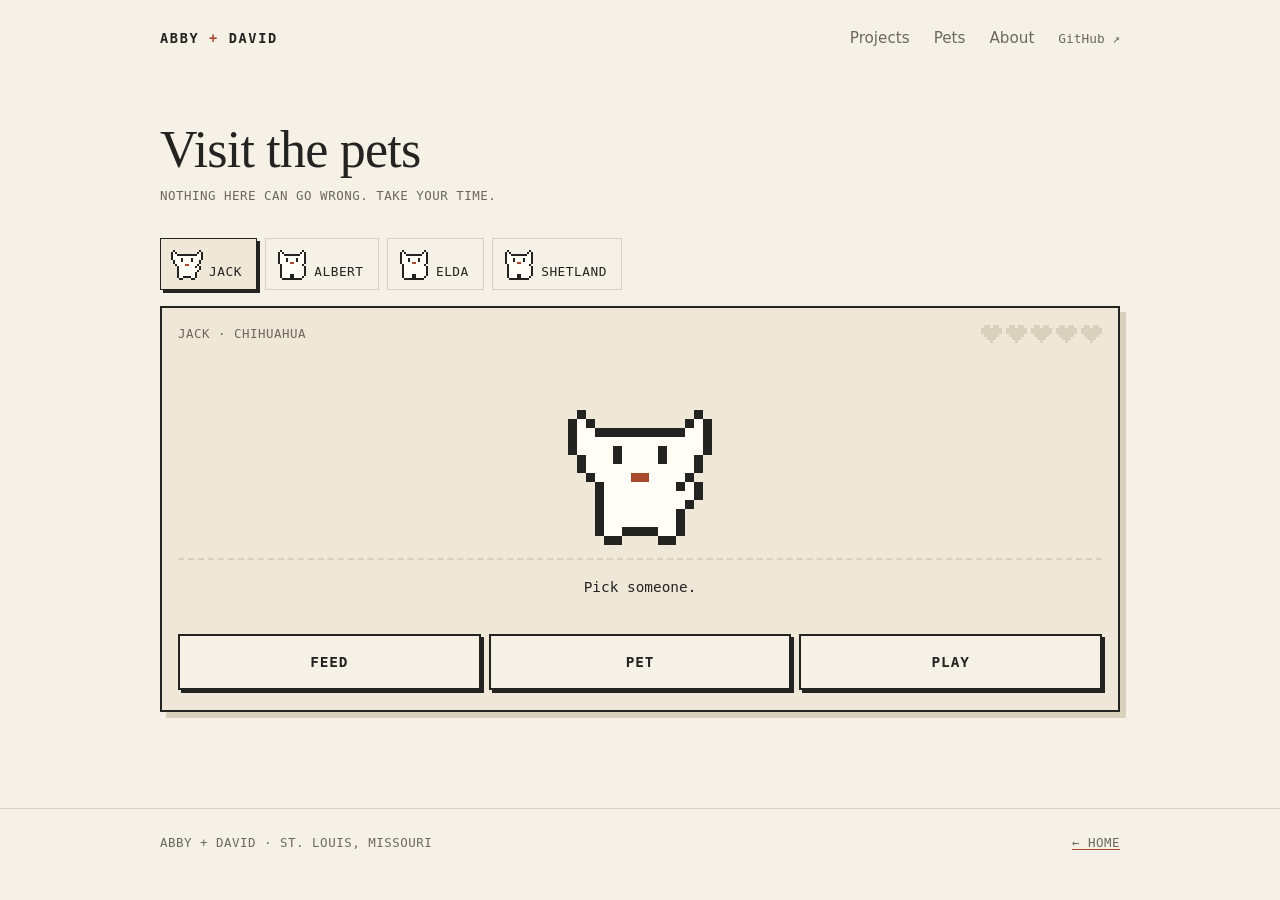
==== pets/index.html @ 98061eb5 "Refinement: featured projects with screenshots, Meet the crew, /pets/ toy Co-authored-by: Copilot <2" ====
<!DOCTYPE html>
<html lang="en">
<head>
  <meta charset="utf-8">
  <meta name="viewport" content="width=device-width, initial-scale=1">
  <title>Visit the pets · Abby + David</title>
  <meta name="description" content="A tiny pixel pet toy starring Jack, Albert, Elda and Shetland.">
  <link rel="canonical" href="https://abbydavid.com/pets/">
  <meta name="theme-color" content="#f6f1e7">
  <meta property="og:type" content="website">
  <meta property="og:site_name" content="Abby + David">
  <meta property="og:title" content="Visit the pets · Abby + David">
  <meta property="og:description" content="A tiny pixel pet toy starring Jack, Albert, Elda and Shetland.">
  <meta property="og:url" content="https://abbydavid.com/pets/">
  <meta property="og:image" content="https://abbydavid.com/assets/og-image.png">
  <meta name="twitter:card" content="summary_large_image">
  <link rel="icon" href="/assets/favicon.svg" type="image/svg+xml">
  <link rel="apple-touch-icon" href="/assets/apple-touch-icon.png">
  <link rel="stylesheet" href="/styles.css">
</head>
<body>
  <a class="skip-link" href="#main">Skip to content</a>

  <header class="site-header">
    <div class="wrap">
      <a class="wordmark" href="/" aria-label="Abby + David, home">ABBY <span>+</span> DAVID</a>
      <nav class="site-nav" aria-label="Main">
        <ul>
          <li><a href="/#projects">Projects</a></li>
          <li><a href="/pets/" aria-current="page">Pets</a></li>
          <li><a href="/#about">About</a></li>
          <li><a class="ext" href="https://github.com/revDWD">GitHub ↗</a></li>
        </ul>
      </nav>
    </div>
  </header>

  <main id="main">
    <div class="wrap pets-page">
      <h1>Visit the pets</h1>
      <p class="lede mono">Nothing here can go wrong. Take your time.</p>

      <noscript>
        <p>This little toy needs JavaScript. Meanwhile: Jack (Chihuahua), Albert (cat), Elda (cat) and Shetland (cat) say hi.</p>
      </noscript>

      <div id="app" hidden>
        <div class="picker" id="picker" role="group" aria-label="Choose a pet"></div>

        <section class="room" aria-label="Pet room">
          <p class="stamp" id="stamp" hidden>★ Whole crew</p>
          <div class="room-head mono">
            <span id="kind"></span>
            <span class="hearts" id="hearts" role="img" aria-label=""></span>
          </div>
          <div class="stage" id="stage">
            <svg class="toy" id="toy" viewBox="0 0 6 6" shape-rendering="crispEdges" hidden aria-hidden="true"><path fill="#a94a2f" d="M2 0h2v1h-2zM1 1h4v1h-4zM0 2h6v2h-6zM1 4h4v1h-4zM2 5h2v1h-2z"/><path fill="#232321" d="M1 2h1v1h-1zM2 3h2v1h-2zM4 1h1v1h-1z"/></svg>
            <svg class="bowl" id="bowl" viewBox="0 0 8 3" shape-rendering="crispEdges" hidden aria-hidden="true"><path fill="#a94a2f" d="M0 0h8v1h-8z"/><path fill="#232321" d="M1 1h6v1h-6zM2 2h4v1h-4z"/></svg>
            <span class="sprite cat" id="sprite" aria-hidden="true"></span>
            <div class="fx" id="fx" aria-hidden="true"></div>
          </div>
          <img class="photo" id="photo" hidden alt="">
          <p class="say" id="say" role="status" aria-live="polite"></p>
          <div class="actions">
            <button type="button" data-act="feed">Feed</button>
            <button type="button" data-act="pet">Pet</button>
            <button type="button" data-act="play">Play</button>
          </div>
          <p class="found" id="found" hidden></p>
        </section>
      </div>
    </div>
  </main>

  <footer class="site-footer mono">
    <div class="wrap">
      <p>Abby + David · St. Louis, Missouri</p>
      <p><a href="/">← Home</a></p>
    </div>
  </footer>

  <script src="/pets/pets.js"></script>
</body>
</html>
---- styles.css ----
/* ==========================================================
   abbydavid.com — styles
   Colors and fonts live in the :root block. Everything else
   is grouped by section, in page order.
   ========================================================== */

:root {
  --paper: #f6f1e7;
  --paper-deep: #efe8d9;
  --ink: #232321;
  --muted: #6d675c;
  --rule: #d9d0bd;
  --accent: #a94a2f;          /* the one accent: a muted rust */

  --serif: "Iowan Old Style", "Palatino Linotype", Palatino, Georgia, serif;
  --sans: system-ui, -apple-system, "Segoe UI", Roboto, sans-serif;
  --mono: ui-monospace, "SF Mono", Menlo, Consolas, monospace;

  --wrap: 60rem;
}

*, *::before, *::after { box-sizing: border-box; }

html { scroll-behavior: smooth; scroll-padding-top: 2rem; }

body {
  margin: 0;
  background: var(--paper);
  color: var(--ink);
  font-family: var(--sans);
  font-size: 1.0625rem;
  line-height: 1.6;
  -webkit-font-smoothing: antialiased;
}

a { color: inherit; text-decoration-color: var(--accent); text-underline-offset: 0.2em; }
a:hover { color: var(--accent); }
:focus-visible { outline: 2px solid var(--accent); outline-offset: 3px; }
::selection { background: var(--accent); color: var(--paper); }

.wrap { width: min(100% - 2.5rem, var(--wrap)); margin-inline: auto; }

.mono {
  font-family: var(--mono);
  font-size: 0.78rem;
  letter-spacing: 0.04em;
  text-transform: uppercase;
  color: var(--muted);
}

.skip-link {
  position: absolute; left: 1rem; top: -4rem; z-index: 10;
  background: var(--ink); color: var(--paper); padding: 0.5rem 1rem;
}
.skip-link:focus { top: 1rem; color: var(--paper); }

/* ---------- Header ---------- */
.site-header { padding: 1.5rem 0 0; }
.site-header .wrap { display: flex; justify-content: space-between; align-items: baseline; gap: 1rem; }

.wordmark { font-family: var(--mono); font-size: 0.85rem; font-weight: 600; letter-spacing: 0.12em; text-decoration: none; }
.wordmark:hover { color: var(--ink); }
.wordmark span { color: var(--accent); }

.site-nav { margin-left: auto; }
.site-nav ul { display: flex; gap: 1.5rem; list-style: none; margin: 0; padding: 0; }
.site-nav a { font-size: 0.95rem; text-decoration: none; color: var(--muted); }
.site-nav a:hover { color: var(--ink); text-decoration: underline; text-decoration-color: var(--accent); }
.site-nav .ext { font-family: var(--mono); font-size: 0.8rem; }

/* ---------- Hero ---------- */
.hero { padding: clamp(3.5rem, 9vw, 6.5rem) 0 clamp(2.5rem, 6vw, 4rem); }
.hero h1 {
  font-family: var(--mono);
  font-weight: 600;
  font-size: 0.85rem;
  letter-spacing: 0.12em;
  margin: 0 0 1.25rem;
}
.hero h1 span { color: var(--accent); }
.hero .tagline {
  font-family: var(--serif);
  font-weight: 400;
  font-size: clamp(2rem, 6.2vw, 3.6rem);
  line-height: 1.1;
  letter-spacing: -0.015em;
  max-width: 16ch;
  margin: 0 0 1.25rem;
}
.hero .intro { max-width: 30rem; color: var(--muted); margin: 0; }

/* A thin measuring-tape edge — the one nod to the workshop */
.tape {
  height: 9px;
  background:
    repeating-linear-gradient(90deg, var(--rule) 0 1px, transparent 1px 10px) bottom / 100% 5px no-repeat,
    repeating-linear-gradient(90deg, var(--rule) 0 1px, transparent 1px 50px) bottom / 100% 9px no-repeat;
}

/* ---------- Section heads ---------- */
.section { padding: clamp(2.5rem, 6vw, 4rem) 0 0; }
.section-head {
  display: flex; justify-content: space-between; align-items: baseline; gap: 1rem;
  margin-bottom: 1.5rem;
}
.section-head h2 { margin: 0; }
.section-head a { font-family: var(--mono); font-size: 0.8rem; letter-spacing: 0.04em; }

/* ---------- Projects ----------
   Homepage: a few <article class="work"> blocks (text + screenshot, sides alternate
   with class "flip"). The full list on /projects/ uses <ol class="entries">. */
.work {
  position: relative;
  display: grid;
  grid-template-columns: 1fr 1fr;
  gap: clamp(1.5rem, 4vw, 3.5rem);
  align-items: center;
  padding: clamp(1.75rem, 4vw, 3rem) 0;
  border-top: 1px solid var(--rule);
}
.work:first-of-type { border-top: 2px solid var(--ink); }
.work.flip .shot { order: -1; }
.work .meta { margin: 0 0 1rem; }
.work h3 {
  font-family: var(--serif);
  font-weight: 400;
  font-size: clamp(2rem, 5.5vw, 3.25rem);
  line-height: 1.05;
  letter-spacing: -0.015em;
  margin: 0 0 0.75rem;
}
.work p.desc { font-family: var(--serif); font-size: 1.15rem; line-height: 1.45; margin: 0 0 1rem; max-width: 30rem; }
.work .fine { color: var(--muted); font-size: 0.95rem; margin: 0 0 1.25rem; max-width: 30rem; }

/* Screenshot sits slightly off-kilter, like it was pinned there; it straightens on hover */
.shot {
  margin: 0;
  background: var(--paper-deep);
  border: 1px solid var(--ink);
  box-shadow: 6px 6px 0 var(--rule);
  transform: rotate(-0.8deg);
  transition: transform 0.3s ease, box-shadow 0.3s ease;
}
.work.flip .shot { transform: rotate(0.8deg); }
.shot img { display: block; width: 100%; height: auto; }
.shot.pixel img { image-rendering: pixelated; }
.work:hover .shot, .work:focus-within .shot { transform: rotate(0deg); box-shadow: 10px 10px 0 var(--rule); }
.work:focus-within { outline: 2px solid var(--accent); outline-offset: 4px; }
.work .stretch:focus-visible { outline: none; }


@media (max-width: 46rem) {
  .work { grid-template-columns: 1fr; }
  .work.flip .shot { order: 0; }
}

.entries { list-style: none; margin: 0; padding: 0; }
.entry {
  position: relative;
  display: grid;
  grid-template-columns: 13rem 1fr auto;
  gap: 0.25rem 1.5rem;
  align-items: baseline;
  padding: 1.25rem 0;
  border-bottom: 1px solid var(--rule);
  transition: background-color 0.2s, padding 0.2s;
}
.entry h3 { font-family: var(--serif); font-weight: 400; font-size: 1.5rem; line-height: 1.2; margin: 0; }
.entry p { margin: 0.2rem 0 0; color: var(--muted); max-width: 34rem; font-size: 0.98rem; }
.entry .meta { line-height: 1.6; }

/* Whole row is clickable through the title link */
.stretch { text-decoration: none; }
.stretch::after { content: ""; position: absolute; inset: 0; }
.stretch:hover { color: inherit; }

.go { font-family: var(--mono); color: var(--accent); transition: transform 0.2s; display: inline-block; }
.entry:hover { background: var(--paper-deep); }
.entry:hover { padding-inline: 0.75rem; }
.entry:hover .go, .work:hover .go { transform: translateX(4px); }
.entry:focus-within { outline: 2px solid var(--accent); outline-offset: 2px; }
.stretch:focus-visible { outline: none; }

/* Status labels: a small dot + word */
.status::before {
  content: ""; display: inline-block; width: 0.5em; height: 0.5em; margin-right: 0.5em;
  border-radius: 50%; background: var(--accent);
}
.status.concept::before { background: transparent; border: 1px solid var(--muted); }

@media (max-width: 40rem) {
  .entry { grid-template-columns: 1fr auto; }
  .entry .meta { grid-column: 1 / -1; }
  .entry:hover { padding-inline: 0; }
}

/* ---------- Notes (kept quiet on purpose) ---------- */
.notes-quiet { color: var(--muted); margin: 0; max-width: 34rem; }
.notes { list-style: none; margin: 0; padding: 0; }
.note { display: grid; grid-template-columns: 13rem 1fr; gap: 0.25rem 1.5rem; padding: 0.9rem 0; border-top: 1px solid var(--rule); }
.note h3 { font-size: 1.05rem; font-weight: 600; margin: 0; }
.note p { margin: 0.2rem 0 0; color: var(--muted); font-size: 0.95rem; }
@media (max-width: 40rem) { .note { grid-template-columns: 1fr; } }

/* ---------- About ---------- */
.about p {
  font-family: var(--serif);
  font-size: clamp(1.3rem, 3vw, 1.65rem);
  line-height: 1.4;
  max-width: 32rem;
  margin: 0;
}

/* ---------- Footer ---------- */
.site-footer { margin-top: clamp(3.5rem, 8vw, 6rem); padding: 1.5rem 0 2.5rem; border-top: 1px solid var(--rule); }
.site-footer .wrap { display: flex; flex-wrap: wrap; justify-content: space-between; gap: 0.5rem 1.5rem; }
.site-footer p { margin: 0; }
.site-footer a { color: inherit; }

/* ---------- Article pages (future projects / notes) ----------
   Wrap a post in <article class="prose">. */
.prose { max-width: 38rem; padding-top: 3rem; }
.prose h1 { font-family: var(--serif); font-weight: 400; font-size: clamp(2rem, 6vw, 3rem); line-height: 1.1; }
.prose h2 { font-family: var(--serif); font-weight: 400; margin-top: 2.5rem; }
.prose img { max-width: 100%; height: auto; }
.disclosure { font-size: 0.9rem; color: var(--muted); border-left: 2px solid var(--accent); padding-left: 1rem; }

h2 { font-family: var(--mono); font-size: 0.8rem; font-weight: 600; letter-spacing: 0.12em; text-transform: uppercase; }
.prose h2 { font-size: 1.5rem; letter-spacing: normal; text-transform: none; }

@media (prefers-reduced-motion: reduce) {
  html { scroll-behavior: auto; }
  * { transition: none !important; }
}

/* ---------- Pixel pets ----------
   Sprite sheets in /assets/pets/ hold 4 frames of 16px: idle, blink, happy, spare.
   Size a sprite with --s (pixels per sprite pixel). */
.sprite {
  --s: 4;
  display: inline-block;
  width: calc(16px * var(--s));
  height: calc(16px * var(--s));
  background: var(--sheet) 0 0 / calc(64px * var(--s)) calc(16px * var(--s)) no-repeat;
  image-rendering: pixelated;
  animation: idle 4s steps(1, end) infinite;
}
.sprite.cat { --sheet: url("/assets/pets/cat.svg"); }
.sprite.dog { --sheet: url("/assets/pets/dog.svg"); }
.sprite.happy { animation: none; background-position: calc(-32px * var(--s)) 0; }
@keyframes idle {
  0%   { background-position: 0 0; }
  62%  { background-position: calc(-16px * var(--s)) 0; }
  68%  { background-position: 0 0; }
  90%  { background-position: calc(-16px * var(--s)) 0; }
  94%  { background-position: 0 0; }
}

/* ---------- Meet the crew (homepage) ---------- */
.crew { list-style: none; margin: 0; padding: 0; display: flex; flex-wrap: wrap; gap: 0.5rem 2.25rem; }
.crew li { display: flex; align-items: flex-end; gap: 0.6rem; }
.crew .sprite { --s: 3; }
.crew li:nth-child(2) .sprite { animation-delay: -1s; }
.crew li:nth-child(3) .sprite { animation-delay: -2s; }
.crew li:nth-child(4) .sprite { animation-delay: -3s; }
.crew li:hover .sprite { animation: none; background-position: calc(-32px * var(--s)) 0; }
.crew strong { display: block; font-family: var(--serif); font-weight: 400; font-size: 1.25rem; line-height: 1.1; }
.crew .mono { display: block; font-size: 0.7rem; }
.crew-link { margin: 1.5rem 0 0; font-family: var(--mono); font-size: 0.85rem; }

/* ---------- /pets/ ---------- */
.pets-page { padding-top: clamp(2.5rem, 7vw, 4.5rem); }
.pets-page h1 { font-family: var(--serif); font-weight: 400; font-size: clamp(2rem, 6vw, 3.25rem); line-height: 1.05; letter-spacing: -0.015em; margin: 0 0 0.5rem; }
.pets-page .lede { margin: 0 0 2rem; color: var(--muted); }

.picker { display: flex; flex-wrap: wrap; gap: 0.5rem; margin: 0 0 1rem; }
.picker button {
  display: flex; align-items: flex-end; gap: 0.4rem;
  font: inherit; color: inherit; cursor: pointer;
  padding: 0.5rem 0.9rem 0.4rem 0.6rem;
  background: transparent;
  border: 1px solid var(--rule);
  min-height: 3.25rem;
}
.picker .sprite { --s: 2; animation: none; }
.picker .mono { color: inherit; font-size: 0.8rem; }
.picker button:hover { border-color: var(--ink); }
.picker button[aria-pressed="true"] { border-color: var(--ink); background: var(--paper-deep); box-shadow: 3px 3px 0 var(--ink); }

.room {
  position: relative;
  background: var(--paper-deep);
  border: 2px solid var(--ink);
  box-shadow: 6px 6px 0 var(--rule);
  padding: 1rem 1rem 1.25rem;
}
.room-head { display: flex; justify-content: space-between; align-items: center; gap: 1rem; }
.hearts { display: flex; gap: 4px; }
.heart { width: 21px; height: 18px; fill: var(--rule); }
.heart.on { fill: var(--accent); }

.stage {
  position: relative;
  height: calc(16px * 9 + 4rem);
  display: flex; justify-content: center; align-items: flex-end;
  border-bottom: 2px dashed var(--rule);
  margin: 0.5rem 0 0;
  overflow: hidden;
}
.stage .sprite { --s: 9; cursor: pointer; margin-bottom: 4px; transition: transform 0.35s steps(4); }
.stage .sprite.near { transform: translateY(8px) scale(1.12); transform-origin: bottom; }
.stage .sprite.hop { animation: hop 0.5s steps(4) 2; }
.stage .sprite.munch { animation: munch 0.3s steps(2) 5; }
@keyframes hop { 50% { transform: translateY(-18px); } }
@keyframes munch { 50% { transform: translateY(3px); } }

.toy, .bowl { position: absolute; bottom: 4px; width: 36px; height: 36px; }
.bowl { width: 48px; height: 18px; left: calc(50% + 6.5rem); }
.toy { left: -40px; }
.toy.roll { animation: roll 1.6s steps(16) forwards; }
@keyframes roll { to { transform: translateX(calc(100vw)); } }
.toy-wrap { position: absolute; inset: 0; overflow: hidden; pointer-events: none; }

.fx { position: absolute; inset: 0; pointer-events: none; }
.float-heart { position: absolute; bottom: 55%; width: 21px; height: 18px; fill: var(--accent); animation: rise 1.2s steps(8) forwards; }
@keyframes rise { to { transform: translateY(-70px); opacity: 0; } }

.photo { display: block; max-width: 12rem; height: auto; margin: 1rem auto 0; border: 1px solid var(--ink); }
.say { min-height: 3.2em; margin: 1rem 0 0.75rem; font-family: var(--mono); font-size: 0.9rem; text-align: center; }

.actions { display: grid; grid-template-columns: repeat(3, 1fr); gap: 0.5rem; }
.actions button {
  font: 600 0.9rem var(--mono); letter-spacing: 0.06em; text-transform: uppercase;
  color: var(--ink); background: var(--paper);
  border: 2px solid var(--ink); box-shadow: 3px 3px 0 var(--ink);
  min-height: 3.5rem; cursor: pointer; touch-action: manipulation;
}
.actions button:hover { background: #fffdf6; }
.actions button:active { transform: translate(3px, 3px); box-shadow: none; }

.found { margin: 1rem 0 0; font-family: var(--mono); font-size: 0.75rem; color: var(--muted); text-align: center; }
.stamp { position: absolute; top: 0.9rem; left: 50%; transform: translateX(-50%) rotate(-3deg); padding: 0.1rem 0.5rem; border: 1px solid var(--accent); color: var(--accent); font-family: var(--mono); font-size: 0.7rem; letter-spacing: 0.1em; text-transform: uppercase; }

@media (max-width: 36rem) {
  .stage .sprite { --s: 7; }
  .stage { height: calc(16px * 7 + 4rem); }
  .bowl { left: calc(50% + 4.5rem); }
  .picker { display: grid; grid-template-columns: 1fr 1fr; }
}

@media (prefers-reduced-motion: reduce) {
  .sprite, .stage .sprite.hop, .stage .sprite.munch, .toy.roll { animation: none !important; }
  .stage .sprite { transition: none; }
  .float-heart { animation: none; }
}

[hidden] { display: none !important; }

.wordmark, .site-nav a { white-space: nowrap; }
.site-header .wrap { flex-wrap: wrap; row-gap: 0.5rem; }
@media (max-width: 30rem) { .site-nav ul { gap: 1rem; } }
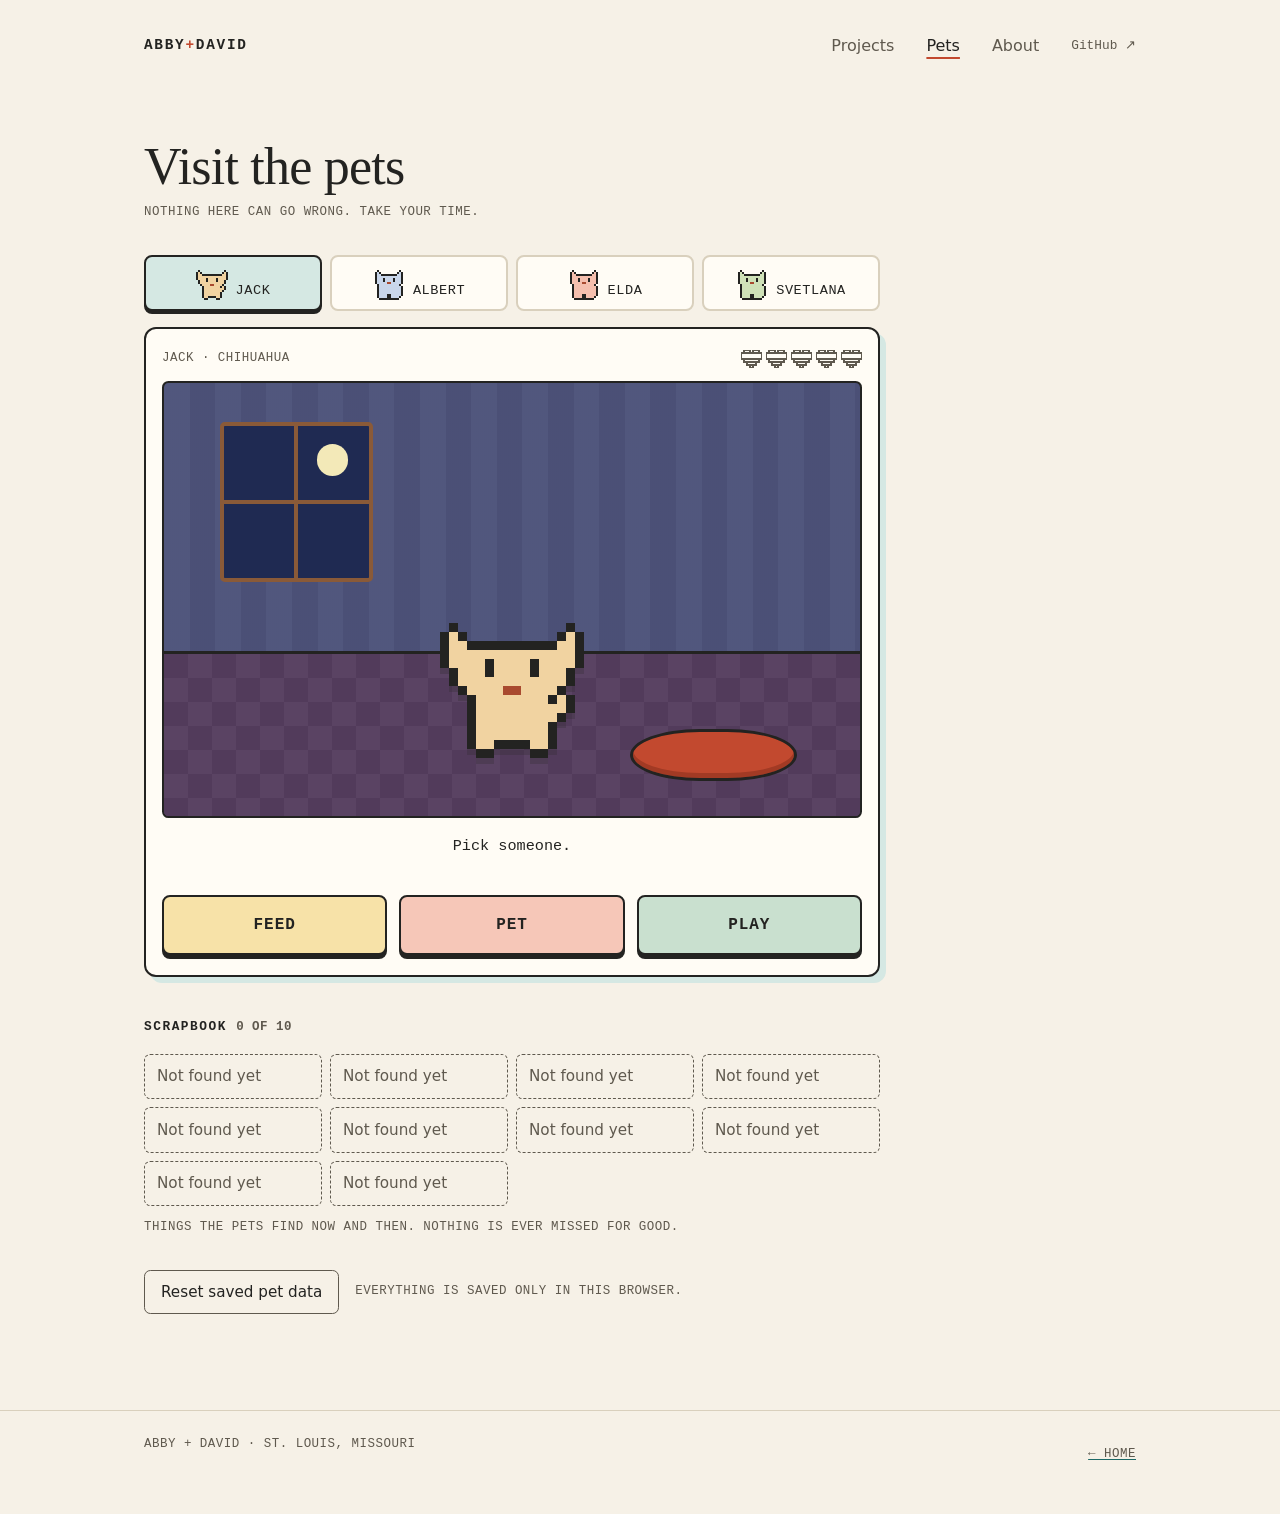
==== commit 5be03ea3: "Tablet layout, teal/coral/gold color system, richer pet room, Shetland→Svetlana Co-authored-by: Copi" ====
--- a/pets/index.html
+++ b/pets/index.html
@@ -2,15 +2,15 @@
 <html lang="en">
 <head>
   <meta charset="utf-8">
-  <meta name="viewport" content="width=device-width, initial-scale=1">
+  <meta name="viewport" content="width=device-width, initial-scale=1, viewport-fit=cover">
   <title>Visit the pets · Abby + David</title>
-  <meta name="description" content="A tiny pixel pet toy starring Jack, Albert, Elda and Shetland.">
+  <meta name="description" content="A tiny pixel pet toy starring Jack, Albert, Elda and Svetlana.">
   <link rel="canonical" href="https://abbydavid.com/pets/">
   <meta name="theme-color" content="#f6f1e7">
   <meta property="og:type" content="website">
   <meta property="og:site_name" content="Abby + David">
   <meta property="og:title" content="Visit the pets · Abby + David">
-  <meta property="og:description" content="A tiny pixel pet toy starring Jack, Albert, Elda and Shetland.">
+  <meta property="og:description" content="A tiny pixel pet toy starring Jack, Albert, Elda and Svetlana.">
   <meta property="og:url" content="https://abbydavid.com/pets/">
   <meta property="og:image" content="https://abbydavid.com/assets/og-image.png">
   <meta name="twitter:card" content="summary_large_image">
@@ -41,21 +41,25 @@
       <p class="lede mono">Nothing here can go wrong. Take your time.</p>
 
       <noscript>
-        <p>This little toy needs JavaScript. Meanwhile: Jack (Chihuahua), Albert (cat), Elda (cat) and Shetland (cat) say hi.</p>
+        <p>This little toy needs JavaScript. Meanwhile: Jack (Chihuahua), Albert (cat), Elda (cat) and Svetlana (cat) say hi.</p>
       </noscript>
 
       <div id="app" hidden>
         <div class="picker" id="picker" role="group" aria-label="Choose a pet"></div>
 
-        <section class="room" aria-label="Pet room">
+        <section class="room" id="room" data-time="day" aria-label="Pet room">
           <p class="stamp" id="stamp" hidden>★ Whole crew</p>
           <div class="room-head mono">
             <span id="kind"></span>
             <span class="hearts" id="hearts" role="img" aria-label=""></span>
           </div>
           <div class="stage" id="stage">
-            <svg class="toy" id="toy" viewBox="0 0 6 6" shape-rendering="crispEdges" hidden aria-hidden="true"><path fill="#a94a2f" d="M2 0h2v1h-2zM1 1h4v1h-4zM0 2h6v2h-6zM1 4h4v1h-4zM2 5h2v1h-2z"/><path fill="#232321" d="M1 2h1v1h-1zM2 3h2v1h-2zM4 1h1v1h-1z"/></svg>
-            <svg class="bowl" id="bowl" viewBox="0 0 8 3" shape-rendering="crispEdges" hidden aria-hidden="true"><path fill="#a94a2f" d="M0 0h8v1h-8z"/><path fill="#232321" d="M1 1h6v1h-6zM2 2h4v1h-4z"/></svg>
+            <button type="button" class="window" id="window" aria-label="Look out the window">
+              <span class="sun" aria-hidden="true"></span><span class="bird" id="bird" aria-hidden="true"></span>
+            </button>
+            <button type="button" class="cushion" id="cushion" aria-label="Cushion: a good spot for a nap"></button>
+            <svg class="toy" id="toy" viewBox="0 0 6 6" shape-rendering="crispEdges" hidden aria-hidden="true"><path class="c1" d="M2 0h2v1h-2zM1 1h4v1h-4zM0 2h6v2h-6zM1 4h4v1h-4zM2 5h2v1h-2z"/><path class="c2" d="M1 2h1v1h-1zM2 3h2v1h-2zM4 1h1v1h-1z"/></svg>
+            <svg class="bowl" id="bowl" viewBox="0 0 8 3" shape-rendering="crispEdges" hidden aria-hidden="true"><path class="c1" d="M0 0h8v1h-8z"/><path class="c2" d="M1 1h6v1h-6zM2 2h4v1h-4z"/></svg>
             <span class="sprite cat" id="sprite" aria-hidden="true"></span>
             <div class="fx" id="fx" aria-hidden="true"></div>
           </div>
@@ -66,8 +70,15 @@
             <button type="button" data-act="pet">Pet</button>
             <button type="button" data-act="play">Play</button>
           </div>
-          <p class="found" id="found" hidden></p>
         </section>
+
+        <section class="scrapbook" aria-labelledby="scrap-title">
+          <h2 id="scrap-title">Scrapbook <span class="mono" id="scrap-count"></span></h2>
+          <ul id="scrap" class="scrap"></ul>
+          <p class="mono scrap-hint">Things the pets find now and then. Nothing is ever missed for good.</p>
+        </section>
+
+        <p class="reset"><button type="button" id="reset">Reset saved pet data</button> <span class="mono">Everything is saved only in this browser.</span></p>
       </div>
     </div>
   </main>
--- a/styles.css
+++ b/styles.css
@@ -5,18 +5,31 @@
    ========================================================== */
 
 :root {
+  /* Core: warm page, raised surface, strong ink, softer ink */
   --paper: #f6f1e7;
   --paper-deep: #efe8d9;
+  --surface: #fffcf5;
   --ink: #232321;
-  --muted: #6d675c;
+  --muted: #5f594e;           /* 6.2:1 on paper */
   --rule: #d9d0bd;
-  --accent: #a94a2f;          /* the one accent: a muted rust */
+
+  /* Primary accent: deep teal (links, active states, focus). 5.6:1 on paper. */
+  --accent: #1d6a67;
+  --accent-soft: #d5e8e3;
+
+  /* Supporting colors: small doses only (labels, rules, project and pet details) */
+  --coral: #c2492f;           /* 4.6:1 on paper: ok for small text */
+  --gold: #e3a82b;
+  --moss: #5b7d3a;
+  --violet: #77599b;
+  --focus: #1d6a67;
 
   --serif: "Iowan Old Style", "Palatino Linotype", Palatino, Georgia, serif;
   --sans: system-ui, -apple-system, "Segoe UI", Roboto, sans-serif;
   --mono: ui-monospace, "SF Mono", Menlo, Consolas, monospace;
 
-  --wrap: 60rem;
+  --wrap: 62rem;
+  --gutter: clamp(1.25rem, 4vw, 2.5rem);
 }
 
 *, *::before, *::after { box-sizing: border-box; }
@@ -28,17 +41,21 @@
   background: var(--paper);
   color: var(--ink);
   font-family: var(--sans);
-  font-size: 1.0625rem;
+  font-size: clamp(1.0625rem, 0.98rem + 0.3vw, 1.1875rem);
   line-height: 1.6;
+  -webkit-text-size-adjust: 100%;
   -webkit-font-smoothing: antialiased;
 }
 
 a { color: inherit; text-decoration-color: var(--accent); text-underline-offset: 0.2em; }
 a:hover { color: var(--accent); }
-:focus-visible { outline: 2px solid var(--accent); outline-offset: 3px; }
-::selection { background: var(--accent); color: var(--paper); }
-
-.wrap { width: min(100% - 2.5rem, var(--wrap)); margin-inline: auto; }
+:focus-visible { outline: 3px solid var(--focus); outline-offset: 3px; }
+::selection { background: var(--gold); color: var(--ink); }
+
+.wrap {
+  width: min(100% - 2 * var(--gutter), var(--wrap));
+  margin-inline: auto;
+}
 
 .mono {
   font-family: var(--mono);
@@ -56,16 +73,20 @@
 
 /* ---------- Header ---------- */
 .site-header { padding: 1.5rem 0 0; }
-.site-header .wrap { display: flex; justify-content: space-between; align-items: baseline; gap: 1rem; }
-
-.wordmark { font-family: var(--mono); font-size: 0.85rem; font-weight: 600; letter-spacing: 0.12em; text-decoration: none; }
+.site-header .wrap { display: flex; justify-content: space-between; align-items: center; gap: 1rem; }
+
+.wordmark { display: inline-flex; align-items: center; min-height: 2.75rem; font-family: var(--mono); font-size: 0.9rem; font-weight: 600; letter-spacing: 0.12em; text-decoration: none; }
 .wordmark:hover { color: var(--ink); }
-.wordmark span { color: var(--accent); }
-
-.site-nav { margin-left: auto; }
-.site-nav ul { display: flex; gap: 1.5rem; list-style: none; margin: 0; padding: 0; }
-.site-nav a { font-size: 0.95rem; text-decoration: none; color: var(--muted); }
-.site-nav a:hover { color: var(--ink); text-decoration: underline; text-decoration-color: var(--accent); }
+.wordmark span { color: var(--coral); }
+
+.site-nav { margin-left: auto; margin-right: -0.5rem; }
+.site-nav ul { display: flex; gap: clamp(0.25rem, 2vw, 1rem); list-style: none; margin: 0; padding: 0; }
+.site-nav a {
+  display: inline-flex; align-items: center; min-height: 2.75rem; padding-inline: 0.5rem;
+  font-size: 1rem; text-decoration: none; color: var(--muted);
+}
+.site-nav a[aria-current="page"] { color: var(--ink); text-decoration: underline; text-decoration-color: var(--coral); text-decoration-thickness: 2px; text-underline-offset: 0.35em; }
+.site-nav a:hover { color: var(--accent); text-decoration: underline; text-decoration-color: var(--accent); }
 .site-nav .ext { font-family: var(--mono); font-size: 0.8rem; }
 
 /* ---------- Hero ---------- */
@@ -77,24 +98,31 @@
   letter-spacing: 0.12em;
   margin: 0 0 1.25rem;
 }
-.hero h1 span { color: var(--accent); }
+.hero h1 span { color: var(--coral); }
 .hero .tagline {
   font-family: var(--serif);
   font-weight: 400;
-  font-size: clamp(2rem, 6.2vw, 3.6rem);
-  line-height: 1.1;
+  font-size: clamp(2.125rem, 1.2rem + 3.6vw, 3.75rem);
+  line-height: 1.08;
   letter-spacing: -0.015em;
-  max-width: 16ch;
+  max-width: 18ch;
+  text-wrap: balance;
   margin: 0 0 1.25rem;
 }
-.hero .intro { max-width: 30rem; color: var(--muted); margin: 0; }
+.hero .intro { max-width: 34rem; color: var(--muted); margin: 0; text-wrap: pretty; }
+/* the one memorable moment: a hand-drawn gold underline under the last words */
+.hero .tagline em {
+  font-style: normal;
+  background: linear-gradient(transparent 82%, var(--gold) 82% 92%, transparent 92%);
+  padding-inline: 0.05em;
+}
 
 /* A thin measuring-tape edge — the one nod to the workshop */
 .tape {
   height: 9px;
   background:
     repeating-linear-gradient(90deg, var(--rule) 0 1px, transparent 1px 10px) bottom / 100% 5px no-repeat,
-    repeating-linear-gradient(90deg, var(--rule) 0 1px, transparent 1px 50px) bottom / 100% 9px no-repeat;
+    repeating-linear-gradient(90deg, var(--ink) 0 1px, transparent 1px 50px) bottom / 100% 9px no-repeat;
 }
 
 /* ---------- Section heads ---------- */
@@ -104,7 +132,8 @@
   margin-bottom: 1.5rem;
 }
 .section-head h2 { margin: 0; }
-.section-head a { font-family: var(--mono); font-size: 0.8rem; letter-spacing: 0.04em; }
+.section-head a, .crew-link a, .site-footer a { display: inline-block; padding-block: 0.6rem; }
+.section-head a { font-family: var(--mono); font-size: 0.85rem; letter-spacing: 0.04em; }
 
 /* ---------- Projects ----------
    Homepage: a few <article class="work"> blocks (text + screenshot, sides alternate
@@ -124,34 +153,38 @@
 .work h3 {
   font-family: var(--serif);
   font-weight: 400;
-  font-size: clamp(2rem, 5.5vw, 3.25rem);
+  font-size: clamp(2rem, 1rem + 3.6vw, 3.25rem);
   line-height: 1.05;
   letter-spacing: -0.015em;
   margin: 0 0 0.75rem;
 }
-.work p.desc { font-family: var(--serif); font-size: 1.15rem; line-height: 1.45; margin: 0 0 1rem; max-width: 30rem; }
-.work .fine { color: var(--muted); font-size: 0.95rem; margin: 0 0 1.25rem; max-width: 30rem; }
+.work p.desc { font-family: var(--serif); font-size: clamp(1.15rem, 1.05rem + 0.4vw, 1.3rem); line-height: 1.45; margin: 0 0 1rem; max-width: 30rem; }
+.work .fine { color: var(--muted); font-size: 1rem; margin: 0 0 1.25rem; max-width: 30rem; }
 
 /* Screenshot sits slightly off-kilter, like it was pinned there; it straightens on hover */
 .shot {
   margin: 0;
   background: var(--paper-deep);
   border: 1px solid var(--ink);
-  box-shadow: 6px 6px 0 var(--rule);
+  box-shadow: 6px 6px 0 var(--accent-soft);
   transform: rotate(-0.8deg);
   transition: transform 0.3s ease, box-shadow 0.3s ease;
 }
 .work.flip .shot { transform: rotate(0.8deg); }
 .shot img { display: block; width: 100%; height: auto; }
 .shot.pixel img { image-rendering: pixelated; }
-.work:hover .shot, .work:focus-within .shot { transform: rotate(0deg); box-shadow: 10px 10px 0 var(--rule); }
-.work:focus-within { outline: 2px solid var(--accent); outline-offset: 4px; }
+.work:focus-within .shot { transform: rotate(0deg); box-shadow: 10px 10px 0 var(--accent-soft); }
+@media (hover: hover) { .work:hover .shot { transform: rotate(0deg); box-shadow: 10px 10px 0 var(--accent-soft); } }
+.work:focus-within { outline: 3px solid var(--focus); outline-offset: 4px; }
 .work .stretch:focus-visible { outline: none; }
 
 
-@media (max-width: 46rem) {
-  .work { grid-template-columns: 1fr; }
-  .work.flip .shot { order: 0; }
+/* Tablet portrait and down: stack, with the picture under the text so neither side
+   is squeezed. Two columns return once there is real room. */
+@media (max-width: 56rem) {
+  .work { grid-template-columns: 1fr; gap: 1.5rem; }
+  .work.flip .shot { order: 0; margin-inline-start: auto; }
+  .shot { width: min(100%, 36rem); }
 }
 
 .entries { list-style: none; margin: 0; padding: 0; }
@@ -174,21 +207,21 @@
 .stretch::after { content: ""; position: absolute; inset: 0; }
 .stretch:hover { color: inherit; }
 
-.go { font-family: var(--mono); color: var(--accent); transition: transform 0.2s; display: inline-block; }
+.go { font-family: var(--mono); color: var(--accent); padding-block: 0.6rem; transition: transform 0.2s; display: inline-block; }
 .entry:hover { background: var(--paper-deep); }
 .entry:hover { padding-inline: 0.75rem; }
 .entry:hover .go, .work:hover .go { transform: translateX(4px); }
-.entry:focus-within { outline: 2px solid var(--accent); outline-offset: 2px; }
+.entry:focus-within { outline: 3px solid var(--focus); outline-offset: 2px; }
 .stretch:focus-visible { outline: none; }
 
 /* Status labels: a small dot + word */
 .status::before {
   content: ""; display: inline-block; width: 0.5em; height: 0.5em; margin-right: 0.5em;
-  border-radius: 50%; background: var(--accent);
+  border-radius: 50%; background: var(--moss);
 }
 .status.concept::before { background: transparent; border: 1px solid var(--muted); }
 
-@media (max-width: 40rem) {
+@media (max-width: 48rem) {
   .entry { grid-template-columns: 1fr auto; }
   .entry .meta { grid-column: 1 / -1; }
   .entry:hover { padding-inline: 0; }
@@ -247,6 +280,12 @@
 }
 .sprite.cat { --sheet: url("/assets/pets/cat.svg"); }
 .sprite.dog { --sheet: url("/assets/pets/dog.svg"); }
+/* Placeholder body colors so the pets are easy to tell apart. Swap in real sprites later. */
+.sprite.jack { --sheet: url("/assets/pets/dog-jack.svg"); }
+.sprite.albert { --sheet: url("/assets/pets/cat-albert.svg"); }
+.sprite.elda { --sheet: url("/assets/pets/cat-elda.svg"); }
+.sprite.svetlana { --sheet: url("/assets/pets/cat-svetlana.svg"); }
+.sprite.sleep { animation: none; background-position: calc(-48px * var(--s)) 0; }
 .sprite.happy { animation: none; background-position: calc(-32px * var(--s)) 0; }
 @keyframes idle {
   0%   { background-position: 0 0; }
@@ -269,89 +308,150 @@
 .crew-link { margin: 1.5rem 0 0; font-family: var(--mono); font-size: 0.85rem; }
 
 /* ---------- /pets/ ---------- */
-.pets-page { padding-top: clamp(2.5rem, 7vw, 4.5rem); }
-.pets-page h1 { font-family: var(--serif); font-weight: 400; font-size: clamp(2rem, 6vw, 3.25rem); line-height: 1.05; letter-spacing: -0.015em; margin: 0 0 0.5rem; }
-.pets-page .lede { margin: 0 0 2rem; color: var(--muted); }
-
-.picker { display: flex; flex-wrap: wrap; gap: 0.5rem; margin: 0 0 1rem; }
+.pets-page { padding-top: clamp(2.5rem, 7vw, 4.5rem); padding-bottom: env(safe-area-inset-bottom, 0px); }
+.pets-page h1 { font-family: var(--serif); font-weight: 400; font-size: clamp(2rem, 1rem + 3.4vw, 3.25rem); line-height: 1.05; letter-spacing: -0.015em; margin: 0 0 0.5rem; }
+.pets-page .lede { margin: 0 0 2rem; }
+#app { max-width: 46rem; }
+
+.picker { display: grid; grid-template-columns: repeat(auto-fit, minmax(9rem, 1fr)); gap: 0.5rem; margin: 0 0 1rem; }
 .picker button {
-  display: flex; align-items: flex-end; gap: 0.4rem;
-  font: inherit; color: inherit; cursor: pointer;
-  padding: 0.5rem 0.9rem 0.4rem 0.6rem;
-  background: transparent;
-  border: 1px solid var(--rule);
-  min-height: 3.25rem;
+  display: flex; align-items: flex-end; justify-content: center; gap: 0.5rem;
+  font: inherit; color: inherit; cursor: pointer; touch-action: manipulation;
+  padding: 0.5rem 0.75rem 0.4rem;
+  background: var(--surface);
+  border: 2px solid var(--rule);
+  border-radius: 0.5rem;
+  min-height: 3.5rem;
+  transition: border-color 0.2s, background-color 0.2s;
 }
 .picker .sprite { --s: 2; animation: none; }
-.picker .mono { color: inherit; font-size: 0.8rem; }
-.picker button:hover { border-color: var(--ink); }
-.picker button[aria-pressed="true"] { border-color: var(--ink); background: var(--paper-deep); box-shadow: 3px 3px 0 var(--ink); }
-
+.picker .mono { color: inherit; font-size: 0.85rem; }
+.picker button:hover { border-color: var(--accent); }
+.picker button[aria-pressed="true"] { border-color: var(--ink); background: var(--accent-soft); box-shadow: 0 3px 0 var(--ink); }
+
+/* Room colors live here. Change a variable to redecorate; [data-time] shifts them by the visitor's clock. */
 .room {
+  --wall: #e8d6b4; --wall-stripe: #e1cda7;
+  --floor: #b9784f; --floor-alt: #ad6d46;
+  --sky: #9ed3e6; --sun: var(--gold); --glass-edge: #8a5a38;
+  --cushion: var(--coral); --cushion-dark: #a23a24;
+  --item-1: var(--violet); --item-2: var(--ink);
+  --tint: transparent;
   position: relative;
-  background: var(--paper-deep);
+  background: var(--surface);
   border: 2px solid var(--ink);
-  box-shadow: 6px 6px 0 var(--rule);
+  border-radius: 0.75rem;
+  box-shadow: 6px 6px 0 var(--accent-soft);
   padding: 1rem 1rem 1.25rem;
 }
-.room-head { display: flex; justify-content: space-between; align-items: center; gap: 1rem; }
+.room[data-time="evening"] { --wall: #dcb99b; --wall-stripe: #d3ad8d; --floor: #a2603f; --floor-alt: #965837; --sky: #f0a77c; --sun: #e86f4a; --tint: rgba(232, 111, 74, 0.10); }
+.room[data-time="night"]   { --wall: #5b5f86; --wall-stripe: #53577d; --floor: #5a4363; --floor-alt: #523b5b; --sky: #1f2a52; --sun: #f3e9b8; --tint: rgba(31, 42, 82, 0.16); }
+.room-head { display: flex; justify-content: space-between; align-items: center; gap: 1rem; min-height: 1.75rem; }
 .hearts { display: flex; gap: 4px; }
-.heart { width: 21px; height: 18px; fill: var(--rule); }
-.heart.on { fill: var(--accent); }
+.heart { width: 21px; height: 18px; fill: var(--surface); stroke: var(--muted); stroke-width: 0.4; }
+.heart.on { fill: var(--coral); stroke: var(--ink); }
 
 .stage {
   position: relative;
-  height: calc(16px * 9 + 4rem);
+  aspect-ratio: 16 / 10;
+  margin: 0.5rem 0 0;
+  border: 2px solid var(--ink);
+  border-radius: 0.4rem;
+  overflow: hidden;
   display: flex; justify-content: center; align-items: flex-end;
-  border-bottom: 2px dashed var(--rule);
-  margin: 0.5rem 0 0;
-  overflow: hidden;
-}
-.stage .sprite { --s: 9; cursor: pointer; margin-bottom: 4px; transition: transform 0.35s steps(4); }
+  padding-bottom: 7%;
+  background:
+    linear-gradient(var(--tint), var(--tint)),
+    linear-gradient(to bottom, transparent 62%, var(--floor) 62%) ,
+    repeating-linear-gradient(90deg, var(--wall) 0 1.6rem, var(--wall-stripe) 1.6rem 3.2rem);
+}
+.stage::before {                              /* checkered floor */
+  content: ""; position: absolute; inset: 62% 0 0; pointer-events: none;
+  background: repeating-conic-gradient(var(--floor) 0 25%, var(--floor-alt) 0 50%) 0 0 / 3rem 3rem;
+  border-top: 3px solid var(--ink);
+}
+.stage .sprite { --s: 9; position: relative; z-index: 2; cursor: pointer; transition: transform 0.35s steps(4); touch-action: manipulation; user-select: none; -webkit-user-select: none; -webkit-touch-callout: none; filter: drop-shadow(0 6px 0 rgba(35, 35, 33, 0.22)); }
 .stage .sprite.near { transform: translateY(8px) scale(1.12); transform-origin: bottom; }
 .stage .sprite.hop { animation: hop 0.5s steps(4) 2; }
 .stage .sprite.munch { animation: munch 0.3s steps(2) 5; }
 @keyframes hop { 50% { transform: translateY(-18px); } }
 @keyframes munch { 50% { transform: translateY(3px); } }
 
-.toy, .bowl { position: absolute; bottom: 4px; width: 36px; height: 36px; }
+.window, .cushion { position: absolute; z-index: 1; padding: 0; cursor: pointer; touch-action: manipulation; font: inherit; }
+.window {
+  left: 8%; top: 9%; width: 22%; aspect-ratio: 1 / 1.05;
+  background: var(--sky); border: 4px solid var(--glass-edge); border-radius: 0.3rem;
+  overflow: hidden;
+  background-image: linear-gradient(var(--glass-edge), var(--glass-edge)), linear-gradient(var(--glass-edge), var(--glass-edge));
+  background-size: 4px 100%, 100% 4px; background-position: center, center; background-repeat: no-repeat;
+}
+.window .sun { position: absolute; top: 12%; right: 14%; width: 22%; aspect-ratio: 1; border-radius: 50%; background: var(--sun); }
+.window .bird { position: absolute; left: -30%; top: 55%; width: 22%; aspect-ratio: 5/3; background: var(--ink); clip-path: polygon(0 40%, 30% 0, 50% 40%, 70% 0, 100% 40%, 50% 100%); opacity: 0; }
+.window .bird.fly { animation: fly 2.4s linear forwards; }
+@keyframes fly { 0% { left: -30%; opacity: 1; } 100% { left: 120%; top: 20%; opacity: 1; } }
+.cushion {
+  right: 9%; bottom: 8%; width: 24%; height: 12%; z-index: 1;
+  background: var(--cushion); border: 3px solid var(--ink); border-radius: 50% / 60%;
+  box-shadow: inset 0 -5px 0 var(--cushion-dark);
+}
+.window:hover, .cushion:hover { filter: brightness(1.06); }
+
+.toy, .bowl { position: absolute; z-index: 3; bottom: 6%; width: 36px; height: 36px; }
 .bowl { width: 48px; height: 18px; left: calc(50% + 6.5rem); }
 .toy { left: -40px; }
 .toy.roll { animation: roll 1.6s steps(16) forwards; }
 @keyframes roll { to { transform: translateX(calc(100vw)); } }
-.toy-wrap { position: absolute; inset: 0; overflow: hidden; pointer-events: none; }
-
-.fx { position: absolute; inset: 0; pointer-events: none; }
-.float-heart { position: absolute; bottom: 55%; width: 21px; height: 18px; fill: var(--accent); animation: rise 1.2s steps(8) forwards; }
+.c1 { fill: var(--item-1); } .c2 { fill: var(--item-2); }
+.bowl .c1 { fill: var(--gold); }
+
+.fx { position: absolute; inset: 0; pointer-events: none; z-index: 4; }
+.float-heart { position: absolute; bottom: 45%; width: 21px; height: 18px; fill: var(--coral); stroke: var(--ink); stroke-width: 0.3; animation: rise 1.2s steps(8) forwards; }
 @keyframes rise { to { transform: translateY(-70px); opacity: 0; } }
 
 .photo { display: block; max-width: 12rem; height: auto; margin: 1rem auto 0; border: 1px solid var(--ink); }
-.say { min-height: 3.2em; margin: 1rem 0 0.75rem; font-family: var(--mono); font-size: 0.9rem; text-align: center; }
-
-.actions { display: grid; grid-template-columns: repeat(3, 1fr); gap: 0.5rem; }
+.say { min-height: 3.2em; margin: 1rem 0 0.75rem; font-family: var(--mono); font-size: 0.95rem; text-align: center; }
+
+.actions { display: grid; grid-template-columns: repeat(3, 1fr); gap: 0.75rem; }
 .actions button {
-  font: 600 0.9rem var(--mono); letter-spacing: 0.06em; text-transform: uppercase;
+  font: 600 1rem var(--mono); letter-spacing: 0.06em; text-transform: uppercase;
   color: var(--ink); background: var(--paper);
-  border: 2px solid var(--ink); box-shadow: 3px 3px 0 var(--ink);
-  min-height: 3.5rem; cursor: pointer; touch-action: manipulation;
-}
-.actions button:hover { background: #fffdf6; }
-.actions button:active { transform: translate(3px, 3px); box-shadow: none; }
-
-.found { margin: 1rem 0 0; font-family: var(--mono); font-size: 0.75rem; color: var(--muted); text-align: center; }
-.stamp { position: absolute; top: 0.9rem; left: 50%; transform: translateX(-50%) rotate(-3deg); padding: 0.1rem 0.5rem; border: 1px solid var(--accent); color: var(--accent); font-family: var(--mono); font-size: 0.7rem; letter-spacing: 0.1em; text-transform: uppercase; }
+  border: 2px solid var(--ink); border-radius: 0.5rem; box-shadow: 0 4px 0 var(--ink);
+  min-height: 3.75rem; cursor: pointer; touch-action: manipulation;
+  -webkit-user-select: none; user-select: none; -webkit-tap-highlight-color: transparent;
+  transition: background-color 0.15s;
+}
+.actions button[data-act="feed"] { background: #f7e2a8; }
+.actions button[data-act="pet"]  { background: #f6c7b8; }
+.actions button[data-act="play"] { background: #c9e0cf; }
+.actions button:hover { filter: brightness(1.04); }
+.actions button:active { transform: translateY(4px); box-shadow: none; }
+
+.stamp { position: absolute; top: 0.9rem; left: 50%; transform: translateX(-50%) rotate(-3deg); padding: 0.1rem 0.5rem; border: 1px solid var(--coral); color: var(--coral); background: var(--surface); font-family: var(--mono); font-size: 0.75rem; letter-spacing: 0.1em; text-transform: uppercase; z-index: 5; }
+
+.scrapbook { margin-top: 2.5rem; }
+.scrapbook h2 { margin: 0 0 1rem; }
+.scrap { list-style: none; margin: 0; padding: 0; display: grid; grid-template-columns: repeat(auto-fill, minmax(10rem, 1fr)); gap: 0.5rem; }
+.scrap li { padding: 0.6rem 0.75rem; border: 1px dashed var(--muted); border-radius: 0.4rem; font-size: 0.95rem; color: var(--muted); }
+.scrap li.got { border: 1px solid var(--ink); border-left: 5px solid var(--moss); background: var(--surface); color: var(--ink); }
+.scrap-hint { margin: 0.75rem 0 0; }
+.reset { margin: 2rem 0 0; display: flex; flex-wrap: wrap; align-items: center; gap: 0.5rem 1rem; }
+.reset button { font: inherit; font-size: 0.95rem; min-height: 2.75rem; padding: 0 1rem; background: transparent; color: var(--ink); border: 1px solid var(--muted); border-radius: 0.4rem; cursor: pointer; touch-action: manipulation; }
+.reset button:hover { border-color: var(--coral); color: var(--coral); }
 
 @media (max-width: 36rem) {
+  .stage { aspect-ratio: 4 / 3; }
   .stage .sprite { --s: 7; }
-  .stage { height: calc(16px * 7 + 4rem); }
   .bowl { left: calc(50% + 4.5rem); }
-  .picker { display: grid; grid-template-columns: 1fr 1fr; }
-}
+  .actions button { font-size: 0.9rem; }
+}
+/* Landscape phones/short windows: keep the whole room on one screen */
+@media (max-height: 30rem) and (orientation: landscape) { .stage { min-height: 11rem; aspect-ratio: 21 / 8; } .stage .sprite { --s: 6; } }
 
 @media (prefers-reduced-motion: reduce) {
-  .sprite, .stage .sprite.hop, .stage .sprite.munch, .toy.roll { animation: none !important; }
+  .sprite, .stage .sprite.hop, .stage .sprite.munch, .toy.roll, .window .bird.fly { animation: none !important; }
   .stage .sprite { transition: none; }
   .float-heart { animation: none; }
+  .window .bird.fly { left: 40%; opacity: 1; }
 }
 
 [hidden] { display: none !important; }
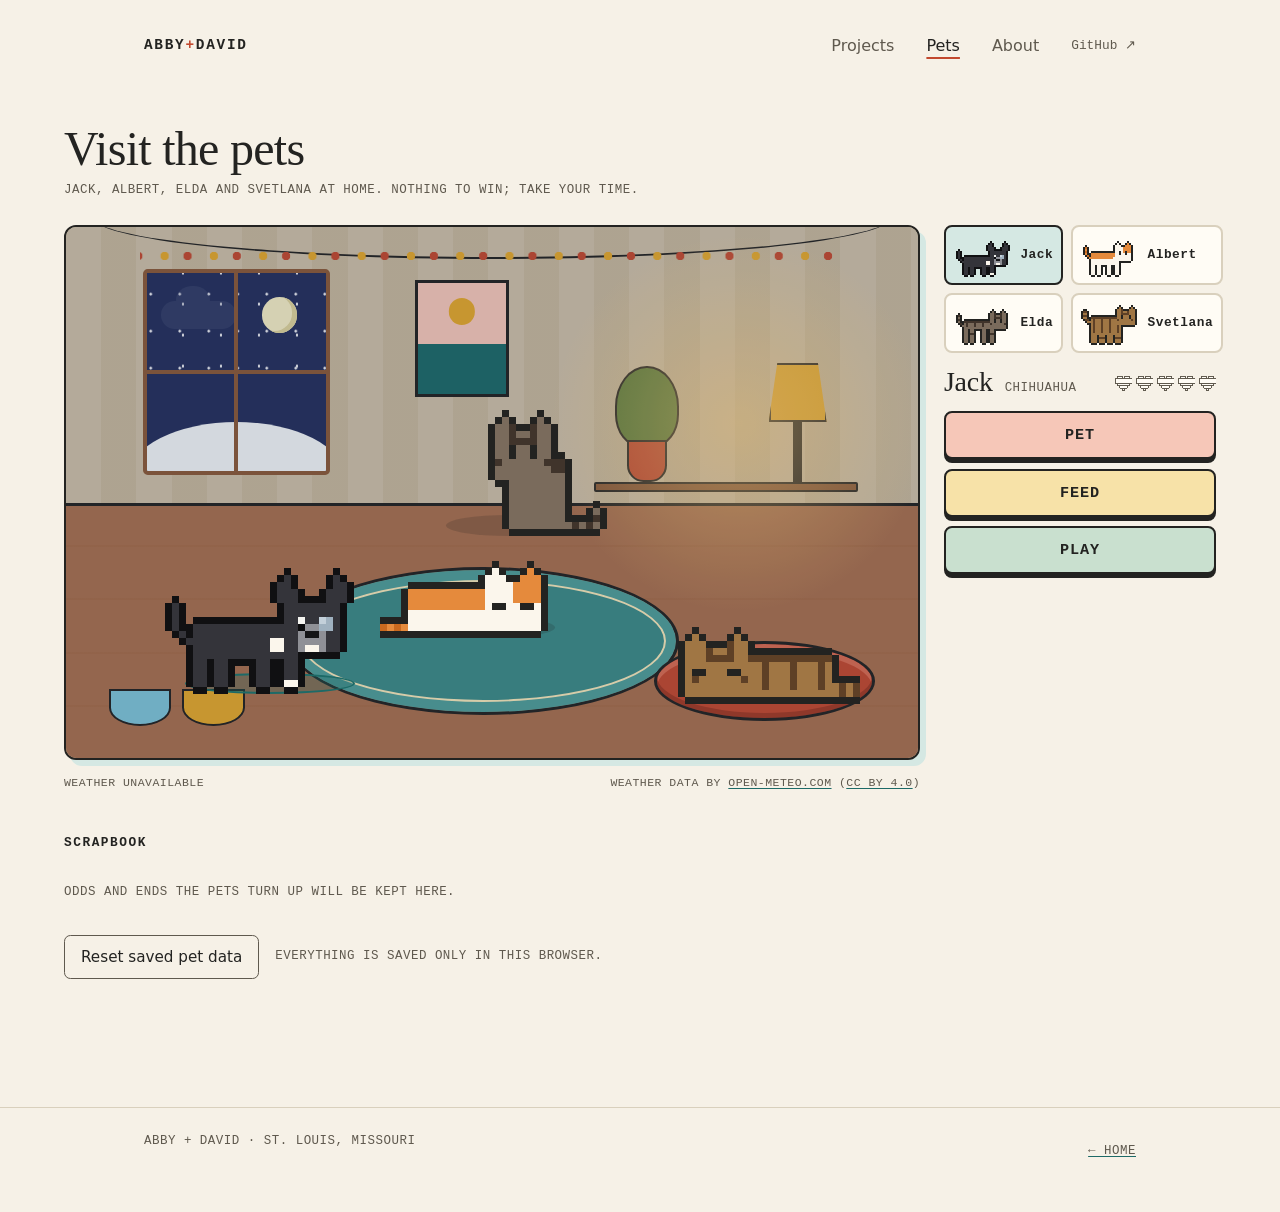
==== commit 1e1b75b1: "Pets living room, St. Louis weather, OG image and touch icon Co-authored-by: Copilot <223556219+Copi" ====
--- a/pets/index.html
+++ b/pets/index.html
@@ -4,19 +4,24 @@
   <meta charset="utf-8">
   <meta name="viewport" content="width=device-width, initial-scale=1, viewport-fit=cover">
   <title>Visit the pets · Abby + David</title>
-  <meta name="description" content="A tiny pixel pet toy starring Jack, Albert, Elda and Svetlana.">
+  <meta name="description" content="A tiny pixel living room starring Jack, Albert, Elda and Svetlana, with the weather outside matching St. Louis.">
   <link rel="canonical" href="https://abbydavid.com/pets/">
   <meta name="theme-color" content="#f6f1e7">
   <meta property="og:type" content="website">
   <meta property="og:site_name" content="Abby + David">
   <meta property="og:title" content="Visit the pets · Abby + David">
-  <meta property="og:description" content="A tiny pixel pet toy starring Jack, Albert, Elda and Svetlana.">
+  <meta property="og:description" content="A tiny pixel living room starring Jack, Albert, Elda and Svetlana, with the weather outside matching St. Louis.">
   <meta property="og:url" content="https://abbydavid.com/pets/">
   <meta property="og:image" content="https://abbydavid.com/assets/og-image.png">
+  <meta property="og:image:width" content="1200">
+  <meta property="og:image:height" content="630">
+  <meta property="og:image:alt" content="ABBY + DAVID: Things we're making, doing, and figuring out.">
   <meta name="twitter:card" content="summary_large_image">
+  <meta name="twitter:image" content="https://abbydavid.com/assets/og-image.png">
   <link rel="icon" href="/assets/favicon.svg" type="image/svg+xml">
   <link rel="apple-touch-icon" href="/assets/apple-touch-icon.png">
   <link rel="stylesheet" href="/styles.css">
+  <link rel="stylesheet" href="/pets/pets.css">
 </head>
 <body>
   <a class="skip-link" href="#main">Skip to content</a>
@@ -38,44 +43,74 @@
   <main id="main">
     <div class="wrap pets-page">
       <h1>Visit the pets</h1>
-      <p class="lede mono">Nothing here can go wrong. Take your time.</p>
+      <p class="lede mono">Jack, Albert, Elda and Svetlana at home. Nothing to win; take your time.</p>
 
       <noscript>
-        <p>This little toy needs JavaScript. Meanwhile: Jack (Chihuahua), Albert (cat), Elda (cat) and Svetlana (cat) say hi.</p>
+        <p>This little room needs JavaScript. Meanwhile: Jack (Chihuahua), Albert (cat), Elda (cat) and Svetlana (cat) say hi.</p>
       </noscript>
 
       <div id="app" hidden>
-        <div class="picker" id="picker" role="group" aria-label="Choose a pet"></div>
+        <div class="room-grid">
+          <section class="room" id="room" data-period="day" data-sky="day" data-wx="clear" data-season="summer" data-event="" aria-label="The pets' room">
+            <div class="stage" id="stage" aria-hidden="true">
+              <div class="wall"></div><div class="stripes"></div><div class="floor"></div><div class="planks"></div>
+              <div class="window" id="window">
+                <div class="sky"></div><div class="stars"></div>
+                <span class="sun"></span><span class="moon"></span>
+                <span class="tree"></span><span class="hill"></span>
+                <span class="cloud c-a"></span><span class="cloud c-b"></span>
+                <div class="fog"></div><div class="rain"></div><div class="snow"></div>
+                <span class="bird" id="bird"></span>
+                <span class="bar v"></span><span class="bar h"></span>
+              </div>
+              <div class="frame"></div>
+              <div class="shelf">
+                <span class="board"></span>
+                <span class="plant" id="plant"><i class="leafy"></i><i class="bloom b1"></i><i class="bloom b2"></i><i class="bloom b3"></i><i class="pot"></i></span>
+                <span class="lamp" id="lamp"><i class="shade"></i><i class="stem"></i></span>
+              </div>
+              <div class="lights"></div>
+              <div class="glow"></div>
+              <div class="beam"></div>
+              <div class="rug"></div>
+              <div class="bed" id="bed"></div>
+              <div class="bowls"><span class="bowl water"></span><span class="bowl food" id="food"><i></i></span></div>
+              <span class="leaf l1"></span><span class="leaf l2"></span><span class="leaf l3"></span>
+              <span class="pumpkin"></span>
+              <div class="tint"></div>
+              <span class="ball" id="ball" hidden></span>
+              <div class="fx" id="fx"></div>
+            </div>
+            <p class="stage-foot mono">
+              <span id="wx-line">&nbsp;</span>
+              <span>Weather data by <a href="https://open-meteo.com/">Open-Meteo.com</a> (<a href="https://creativecommons.org/licenses/by/4.0/">CC BY 4.0</a>)</span>
+            </p>
+          </section>
 
-        <section class="room" id="room" data-time="day" aria-label="Pet room">
-          <p class="stamp" id="stamp" hidden>★ Whole crew</p>
-          <div class="room-head mono">
-            <span id="kind"></span>
-            <span class="hearts" id="hearts" role="img" aria-label=""></span>
-          </div>
-          <div class="stage" id="stage">
-            <button type="button" class="window" id="window" aria-label="Look out the window">
-              <span class="sun" aria-hidden="true"></span><span class="bird" id="bird" aria-hidden="true"></span>
-            </button>
-            <button type="button" class="cushion" id="cushion" aria-label="Cushion: a good spot for a nap"></button>
-            <svg class="toy" id="toy" viewBox="0 0 6 6" shape-rendering="crispEdges" hidden aria-hidden="true"><path class="c1" d="M2 0h2v1h-2zM1 1h4v1h-4zM0 2h6v2h-6zM1 4h4v1h-4zM2 5h2v1h-2z"/><path class="c2" d="M1 2h1v1h-1zM2 3h2v1h-2zM4 1h1v1h-1z"/></svg>
-            <svg class="bowl" id="bowl" viewBox="0 0 8 3" shape-rendering="crispEdges" hidden aria-hidden="true"><path class="c1" d="M0 0h8v1h-8z"/><path class="c2" d="M1 1h6v1h-6zM2 2h4v1h-4z"/></svg>
-            <span class="sprite cat" id="sprite" aria-hidden="true"></span>
-            <div class="fx" id="fx" aria-hidden="true"></div>
-          </div>
-          <img class="photo" id="photo" hidden alt="">
-          <p class="say" id="say" role="status" aria-live="polite"></p>
-          <div class="actions">
-            <button type="button" data-act="feed">Feed</button>
-            <button type="button" data-act="pet">Pet</button>
-            <button type="button" data-act="play">Play</button>
-          </div>
-        </section>
+          <section class="panel" aria-label="Choose a pet">
+            <div class="chips" id="chips" role="group" aria-label="Choose a pet"></div>
+            <div class="selected">
+              <div class="who">
+                <h2 id="who">Jack</h2>
+                <span class="mono" id="kind"></span>
+                <span class="hearts" id="hearts" role="img" aria-label=""></span>
+              </div>
+              <div class="actions" id="actions">
+                <button type="button" data-act="pet">Pet</button>
+                <button type="button" data-act="feed">Feed</button>
+                <button type="button" data-act="play">Play</button>
+              </div>
+              <p class="say" id="say" role="status" aria-live="polite"></p>
+              <p class="ambient" id="note"></p>
+              <img class="photo" id="photo" hidden alt="" width="160" height="160">
+            </div>
+          </section>
+        </div>
 
-        <section class="scrapbook" aria-labelledby="scrap-title">
-          <h2 id="scrap-title">Scrapbook <span class="mono" id="scrap-count"></span></h2>
+        <section class="scrapbook" id="scrapbook" aria-labelledby="scrap-title">
+          <h2 id="scrap-title">Scrapbook</h2>
           <ul id="scrap" class="scrap"></ul>
-          <p class="mono scrap-hint">Things the pets find now and then. Nothing is ever missed for good.</p>
+          <p class="mono scrap-hint" id="scrap-hint">Odds and ends the pets turn up will be kept here.</p>
         </section>
 
         <p class="reset"><button type="button" id="reset">Reset saved pet data</button> <span class="mono">Everything is saved only in this browser.</span></p>
@@ -90,6 +125,6 @@
     </div>
   </footer>
 
-  <script src="/pets/pets.js"></script>
+  <script src="/pets/pets.js" defer></script>
 </body>
 </html>
--- a/styles.css
+++ b/styles.css
@@ -266,193 +266,54 @@
   * { transition: none !important; }
 }
 
-/* ---------- Pixel pets ----------
-   Sprite sheets in /assets/pets/ hold 4 frames of 16px: idle, blink, happy, spare.
-   Size a sprite with --s (pixels per sprite pixel). */
-.sprite {
-  --s: 4;
-  display: inline-block;
-  width: calc(16px * var(--s));
-  height: calc(16px * var(--s));
-  background: var(--sheet) 0 0 / calc(64px * var(--s)) calc(16px * var(--s)) no-repeat;
+/* ---------- Pixel pets (shared) ----------
+   Sheets in /assets/pets/<name>.svg: 8 frames of 32x24 (stand, walk, walk, sit, lie, happy, stand-blink, sit-blink),
+   row 0 faces right, row 1 faces left. --u = screen pixels per sprite pixel. */
+.px {
+  --u: 3; --f: 0; --r: 0;
+  display: inline-block; flex: none;
+  width: calc(var(--u) * 32px); height: calc(var(--u) * 24px);
+  background-repeat: no-repeat;
+  background-size: calc(var(--u) * 256px) calc(var(--u) * 48px);
+  background-position: calc(var(--u) * -32px * var(--f)) calc(var(--u) * -24px * var(--r));
   image-rendering: pixelated;
-  animation: idle 4s steps(1, end) infinite;
-}
-.sprite.cat { --sheet: url("/assets/pets/cat.svg"); }
-.sprite.dog { --sheet: url("/assets/pets/dog.svg"); }
-/* Placeholder body colors so the pets are easy to tell apart. Swap in real sprites later. */
-.sprite.jack { --sheet: url("/assets/pets/dog-jack.svg"); }
-.sprite.albert { --sheet: url("/assets/pets/cat-albert.svg"); }
-.sprite.elda { --sheet: url("/assets/pets/cat-elda.svg"); }
-.sprite.svetlana { --sheet: url("/assets/pets/cat-svetlana.svg"); }
-.sprite.sleep { animation: none; background-position: calc(-48px * var(--s)) 0; }
-.sprite.happy { animation: none; background-position: calc(-32px * var(--s)) 0; }
-@keyframes idle {
-  0%   { background-position: 0 0; }
-  62%  { background-position: calc(-16px * var(--s)) 0; }
-  68%  { background-position: 0 0; }
-  90%  { background-position: calc(-16px * var(--s)) 0; }
-  94%  { background-position: 0 0; }
+}
+.px.jack { background-image: url("/assets/pets/jack.svg"); }
+.px.albert { background-image: url("/assets/pets/albert.svg"); }
+.px.elda { background-image: url("/assets/pets/elda.svg"); }
+.px.svetlana { background-image: url("/assets/pets/svetlana.svg"); }
+.px[data-pose="sit"] { --f: 3; }
+.px[data-pose="lie"] { --f: 4; }
+.px[data-pose="happy"] { --f: 5; }
+.px[data-pose="stand"] { animation: blink-stand 6s steps(1, end) infinite; animation-delay: var(--d, 0s); }
+.px[data-pose="sit"] { animation: blink-sit 7s steps(1, end) infinite; animation-delay: var(--d, 0s); }
+.px[data-pose="walk"] { animation: walk 0.5s steps(1, end) infinite; }
+@keyframes blink-stand {
+  0%, 94% { background-position: calc(var(--u) * 0px) calc(var(--u) * -24px * var(--r)); }
+  95%, 98% { background-position: calc(var(--u) * -192px) calc(var(--u) * -24px * var(--r)); }
+  99%, 100% { background-position: calc(var(--u) * 0px) calc(var(--u) * -24px * var(--r)); }
+}
+@keyframes blink-sit {
+  0%, 94% { background-position: calc(var(--u) * -96px) calc(var(--u) * -24px * var(--r)); }
+  95%, 98% { background-position: calc(var(--u) * -224px) calc(var(--u) * -24px * var(--r)); }
+  99%, 100% { background-position: calc(var(--u) * -96px) calc(var(--u) * -24px * var(--r)); }
+}
+@keyframes walk {
+  0%, 49% { background-position: calc(var(--u) * -32px) calc(var(--u) * -24px * var(--r)); }
+  50%, 100% { background-position: calc(var(--u) * -64px) calc(var(--u) * -24px * var(--r)); }
 }
 
 /* ---------- Meet the crew (homepage) ---------- */
-.crew { list-style: none; margin: 0; padding: 0; display: flex; flex-wrap: wrap; gap: 0.5rem 2.25rem; }
-.crew li { display: flex; align-items: flex-end; gap: 0.6rem; }
-.crew .sprite { --s: 3; }
-.crew li:nth-child(2) .sprite { animation-delay: -1s; }
-.crew li:nth-child(3) .sprite { animation-delay: -2s; }
-.crew li:nth-child(4) .sprite { animation-delay: -3s; }
-.crew li:hover .sprite { animation: none; background-position: calc(-32px * var(--s)) 0; }
+.crew { list-style: none; margin: 0; padding: 0; display: flex; flex-wrap: wrap; gap: 0.5rem 2rem; }
+.crew li { display: flex; align-items: flex-end; gap: 0.4rem; }
+.crew .px { --u: 3; }
+.crew li:nth-child(2) .px { --d: -1.5s; }
+.crew li:nth-child(3) .px { --d: -3s; }
+.crew li:nth-child(4) .px { --d: -4.5s; }
 .crew strong { display: block; font-family: var(--serif); font-weight: 400; font-size: 1.25rem; line-height: 1.1; }
 .crew .mono { display: block; font-size: 0.7rem; }
 .crew-link { margin: 1.5rem 0 0; font-family: var(--mono); font-size: 0.85rem; }
-
-/* ---------- /pets/ ---------- */
-.pets-page { padding-top: clamp(2.5rem, 7vw, 4.5rem); padding-bottom: env(safe-area-inset-bottom, 0px); }
-.pets-page h1 { font-family: var(--serif); font-weight: 400; font-size: clamp(2rem, 1rem + 3.4vw, 3.25rem); line-height: 1.05; letter-spacing: -0.015em; margin: 0 0 0.5rem; }
-.pets-page .lede { margin: 0 0 2rem; }
-#app { max-width: 46rem; }
-
-.picker { display: grid; grid-template-columns: repeat(auto-fit, minmax(9rem, 1fr)); gap: 0.5rem; margin: 0 0 1rem; }
-.picker button {
-  display: flex; align-items: flex-end; justify-content: center; gap: 0.5rem;
-  font: inherit; color: inherit; cursor: pointer; touch-action: manipulation;
-  padding: 0.5rem 0.75rem 0.4rem;
-  background: var(--surface);
-  border: 2px solid var(--rule);
-  border-radius: 0.5rem;
-  min-height: 3.5rem;
-  transition: border-color 0.2s, background-color 0.2s;
-}
-.picker .sprite { --s: 2; animation: none; }
-.picker .mono { color: inherit; font-size: 0.85rem; }
-.picker button:hover { border-color: var(--accent); }
-.picker button[aria-pressed="true"] { border-color: var(--ink); background: var(--accent-soft); box-shadow: 0 3px 0 var(--ink); }
-
-/* Room colors live here. Change a variable to redecorate; [data-time] shifts them by the visitor's clock. */
-.room {
-  --wall: #e8d6b4; --wall-stripe: #e1cda7;
-  --floor: #b9784f; --floor-alt: #ad6d46;
-  --sky: #9ed3e6; --sun: var(--gold); --glass-edge: #8a5a38;
-  --cushion: var(--coral); --cushion-dark: #a23a24;
-  --item-1: var(--violet); --item-2: var(--ink);
-  --tint: transparent;
-  position: relative;
-  background: var(--surface);
-  border: 2px solid var(--ink);
-  border-radius: 0.75rem;
-  box-shadow: 6px 6px 0 var(--accent-soft);
-  padding: 1rem 1rem 1.25rem;
-}
-.room[data-time="evening"] { --wall: #dcb99b; --wall-stripe: #d3ad8d; --floor: #a2603f; --floor-alt: #965837; --sky: #f0a77c; --sun: #e86f4a; --tint: rgba(232, 111, 74, 0.10); }
-.room[data-time="night"]   { --wall: #5b5f86; --wall-stripe: #53577d; --floor: #5a4363; --floor-alt: #523b5b; --sky: #1f2a52; --sun: #f3e9b8; --tint: rgba(31, 42, 82, 0.16); }
-.room-head { display: flex; justify-content: space-between; align-items: center; gap: 1rem; min-height: 1.75rem; }
-.hearts { display: flex; gap: 4px; }
-.heart { width: 21px; height: 18px; fill: var(--surface); stroke: var(--muted); stroke-width: 0.4; }
-.heart.on { fill: var(--coral); stroke: var(--ink); }
-
-.stage {
-  position: relative;
-  aspect-ratio: 16 / 10;
-  margin: 0.5rem 0 0;
-  border: 2px solid var(--ink);
-  border-radius: 0.4rem;
-  overflow: hidden;
-  display: flex; justify-content: center; align-items: flex-end;
-  padding-bottom: 7%;
-  background:
-    linear-gradient(var(--tint), var(--tint)),
-    linear-gradient(to bottom, transparent 62%, var(--floor) 62%) ,
-    repeating-linear-gradient(90deg, var(--wall) 0 1.6rem, var(--wall-stripe) 1.6rem 3.2rem);
-}
-.stage::before {                              /* checkered floor */
-  content: ""; position: absolute; inset: 62% 0 0; pointer-events: none;
-  background: repeating-conic-gradient(var(--floor) 0 25%, var(--floor-alt) 0 50%) 0 0 / 3rem 3rem;
-  border-top: 3px solid var(--ink);
-}
-.stage .sprite { --s: 9; position: relative; z-index: 2; cursor: pointer; transition: transform 0.35s steps(4); touch-action: manipulation; user-select: none; -webkit-user-select: none; -webkit-touch-callout: none; filter: drop-shadow(0 6px 0 rgba(35, 35, 33, 0.22)); }
-.stage .sprite.near { transform: translateY(8px) scale(1.12); transform-origin: bottom; }
-.stage .sprite.hop { animation: hop 0.5s steps(4) 2; }
-.stage .sprite.munch { animation: munch 0.3s steps(2) 5; }
-@keyframes hop { 50% { transform: translateY(-18px); } }
-@keyframes munch { 50% { transform: translateY(3px); } }
-
-.window, .cushion { position: absolute; z-index: 1; padding: 0; cursor: pointer; touch-action: manipulation; font: inherit; }
-.window {
-  left: 8%; top: 9%; width: 22%; aspect-ratio: 1 / 1.05;
-  background: var(--sky); border: 4px solid var(--glass-edge); border-radius: 0.3rem;
-  overflow: hidden;
-  background-image: linear-gradient(var(--glass-edge), var(--glass-edge)), linear-gradient(var(--glass-edge), var(--glass-edge));
-  background-size: 4px 100%, 100% 4px; background-position: center, center; background-repeat: no-repeat;
-}
-.window .sun { position: absolute; top: 12%; right: 14%; width: 22%; aspect-ratio: 1; border-radius: 50%; background: var(--sun); }
-.window .bird { position: absolute; left: -30%; top: 55%; width: 22%; aspect-ratio: 5/3; background: var(--ink); clip-path: polygon(0 40%, 30% 0, 50% 40%, 70% 0, 100% 40%, 50% 100%); opacity: 0; }
-.window .bird.fly { animation: fly 2.4s linear forwards; }
-@keyframes fly { 0% { left: -30%; opacity: 1; } 100% { left: 120%; top: 20%; opacity: 1; } }
-.cushion {
-  right: 9%; bottom: 8%; width: 24%; height: 12%; z-index: 1;
-  background: var(--cushion); border: 3px solid var(--ink); border-radius: 50% / 60%;
-  box-shadow: inset 0 -5px 0 var(--cushion-dark);
-}
-.window:hover, .cushion:hover { filter: brightness(1.06); }
-
-.toy, .bowl { position: absolute; z-index: 3; bottom: 6%; width: 36px; height: 36px; }
-.bowl { width: 48px; height: 18px; left: calc(50% + 6.5rem); }
-.toy { left: -40px; }
-.toy.roll { animation: roll 1.6s steps(16) forwards; }
-@keyframes roll { to { transform: translateX(calc(100vw)); } }
-.c1 { fill: var(--item-1); } .c2 { fill: var(--item-2); }
-.bowl .c1 { fill: var(--gold); }
-
-.fx { position: absolute; inset: 0; pointer-events: none; z-index: 4; }
-.float-heart { position: absolute; bottom: 45%; width: 21px; height: 18px; fill: var(--coral); stroke: var(--ink); stroke-width: 0.3; animation: rise 1.2s steps(8) forwards; }
-@keyframes rise { to { transform: translateY(-70px); opacity: 0; } }
-
-.photo { display: block; max-width: 12rem; height: auto; margin: 1rem auto 0; border: 1px solid var(--ink); }
-.say { min-height: 3.2em; margin: 1rem 0 0.75rem; font-family: var(--mono); font-size: 0.95rem; text-align: center; }
-
-.actions { display: grid; grid-template-columns: repeat(3, 1fr); gap: 0.75rem; }
-.actions button {
-  font: 600 1rem var(--mono); letter-spacing: 0.06em; text-transform: uppercase;
-  color: var(--ink); background: var(--paper);
-  border: 2px solid var(--ink); border-radius: 0.5rem; box-shadow: 0 4px 0 var(--ink);
-  min-height: 3.75rem; cursor: pointer; touch-action: manipulation;
-  -webkit-user-select: none; user-select: none; -webkit-tap-highlight-color: transparent;
-  transition: background-color 0.15s;
-}
-.actions button[data-act="feed"] { background: #f7e2a8; }
-.actions button[data-act="pet"]  { background: #f6c7b8; }
-.actions button[data-act="play"] { background: #c9e0cf; }
-.actions button:hover { filter: brightness(1.04); }
-.actions button:active { transform: translateY(4px); box-shadow: none; }
-
-.stamp { position: absolute; top: 0.9rem; left: 50%; transform: translateX(-50%) rotate(-3deg); padding: 0.1rem 0.5rem; border: 1px solid var(--coral); color: var(--coral); background: var(--surface); font-family: var(--mono); font-size: 0.75rem; letter-spacing: 0.1em; text-transform: uppercase; z-index: 5; }
-
-.scrapbook { margin-top: 2.5rem; }
-.scrapbook h2 { margin: 0 0 1rem; }
-.scrap { list-style: none; margin: 0; padding: 0; display: grid; grid-template-columns: repeat(auto-fill, minmax(10rem, 1fr)); gap: 0.5rem; }
-.scrap li { padding: 0.6rem 0.75rem; border: 1px dashed var(--muted); border-radius: 0.4rem; font-size: 0.95rem; color: var(--muted); }
-.scrap li.got { border: 1px solid var(--ink); border-left: 5px solid var(--moss); background: var(--surface); color: var(--ink); }
-.scrap-hint { margin: 0.75rem 0 0; }
-.reset { margin: 2rem 0 0; display: flex; flex-wrap: wrap; align-items: center; gap: 0.5rem 1rem; }
-.reset button { font: inherit; font-size: 0.95rem; min-height: 2.75rem; padding: 0 1rem; background: transparent; color: var(--ink); border: 1px solid var(--muted); border-radius: 0.4rem; cursor: pointer; touch-action: manipulation; }
-.reset button:hover { border-color: var(--coral); color: var(--coral); }
-
-@media (max-width: 36rem) {
-  .stage { aspect-ratio: 4 / 3; }
-  .stage .sprite { --s: 7; }
-  .bowl { left: calc(50% + 4.5rem); }
-  .actions button { font-size: 0.9rem; }
-}
-/* Landscape phones/short windows: keep the whole room on one screen */
-@media (max-height: 30rem) and (orientation: landscape) { .stage { min-height: 11rem; aspect-ratio: 21 / 8; } .stage .sprite { --s: 6; } }
-
-@media (prefers-reduced-motion: reduce) {
-  .sprite, .stage .sprite.hop, .stage .sprite.munch, .toy.roll, .window .bird.fly { animation: none !important; }
-  .stage .sprite { transition: none; }
-  .float-heart { animation: none; }
-  .window .bird.fly { left: 40%; opacity: 1; }
-}
+@media (prefers-reduced-motion: reduce) { .px { animation: none !important; } }
 
 [hidden] { display: none !important; }
 
--- a/pets/pets.css
+++ b/pets/pets.css
@@ -0,0 +1,253 @@
+/* The pets' living room. Only loaded on /pets/. Colors are the site palette plus a few room colors.
+   To redecorate, change the variables on .stage. Time, weather and season are set by pets.js
+   through data- attributes on #room (data-period, data-sky, data-wx, data-season, data-event). */
+
+.pets-page { width: min(100% - 2 * var(--gutter), 72rem); padding-top: clamp(2rem, 5vw, 3.5rem); padding-bottom: calc(2rem + env(safe-area-inset-bottom, 0px)); }
+.pets-page h1 { font-family: var(--serif); font-weight: 400; font-size: clamp(2rem, 1rem + 3vw, 3rem); line-height: 1.05; letter-spacing: -0.015em; margin: 0 0 0.4rem; }
+.pets-page .lede { margin: 0 0 1.5rem; }
+
+/* ---- layout: stage on top, panel below. Wide or landscape screens put the panel beside the stage. ---- */
+.room-grid { display: grid; gap: 1rem; align-items: start; }
+@media (min-width: 60rem), (min-width: 48rem) and (orientation: landscape) {
+  .room-grid { grid-template-columns: minmax(0, 1fr) 17rem; gap: 1.5rem; }
+}
+
+.room { margin: 0; }
+.stage {
+  --wall: #ecdcbc; --stripe: #d9c49b; --floor: #c0835a; --plank: #9f6540;
+  --frame: #8a5a38; --sky: #9ed3e6; --hill: var(--moss); --canopy: #6f9a47;
+  --u: 4;
+  position: relative; overflow: hidden; isolation: isolate;
+  aspect-ratio: 16 / 10;
+  border: 2px solid var(--ink); border-radius: 0.75rem;
+  box-shadow: 6px 6px 0 var(--accent-soft);
+  background: var(--wall);
+  user-select: none; -webkit-user-select: none; -webkit-touch-callout: none;
+}
+@media (max-width: 36rem) { .stage { aspect-ratio: 4 / 3; box-shadow: 4px 4px 0 var(--accent-soft); } }
+
+.stage > * { position: absolute; }
+.wall, .floor { left: 0; right: 0; transition: background-color 2s; }
+.wall { top: 0; height: 52%; background: var(--wall); }
+.stripes { top: 0; left: 0; right: 0; height: 52%; opacity: 0.35; background: repeating-linear-gradient(90deg, transparent 0 2.2rem, var(--stripe) 2.2rem 4.4rem); }
+.floor { top: 52%; bottom: 0; background: var(--floor); border-top: 3px solid var(--ink); }
+.planks { top: 52%; bottom: 0; left: 0; right: 0; opacity: 0.35; background: repeating-linear-gradient(0deg, transparent 0 3.2rem, var(--plank) 3.2rem calc(3.2rem + 2px)); }
+
+/* time of day and weather change the room's own colors; transitions make them drift rather than switch */
+.room[data-period="morning"] .stage { --wall: #efdcb8; --floor: #c58a5b; }
+.room[data-period="evening"] .stage { --wall: #e6c6a0; --floor: #b87650; --stripe: #cfa97f; }
+.room[data-period="night"] .stage { --wall: #cdbfa6; --floor: #a8704e; --stripe: #b9a988; }
+.room[data-wx="rain"] .stage, .room[data-wx="storm"] .stage { --wall: #d9ccb2; }
+.room[data-wx="snow"] .stage { --wall: #e3dcc6; }
+
+/* ---- window and what's outside ---- */
+.window { left: 9%; top: 8%; width: 22%; aspect-ratio: 1 / 1.1; border: 4px solid var(--frame); border-radius: 0.3rem; overflow: hidden; background: var(--sky); transition: background-color 2s; }
+.window > * { position: absolute; }
+.sky { inset: 0; background: var(--sky); transition: background-color 2s; }
+.room[data-sky="day"] .stage { --sky: #9ed3e6; }
+.room[data-sky="dusk"] .stage { --sky: #efb48a; }
+.room[data-sky="night"] .stage { --sky: #25305c; }
+.room[data-wx="cloudy"][data-sky="day"] .stage, .room[data-wx="fog"][data-sky="day"] .stage { --sky: #b9c8d0; }
+.room[data-wx="rain"][data-sky="day"] .stage, .room[data-wx="storm"][data-sky="day"] .stage { --sky: #93a6b3; }
+.room[data-wx="snow"][data-sky="day"] .stage { --sky: #cfdde6; }
+.room[data-wx="rain"][data-sky="dusk"] .stage, .room[data-wx="storm"][data-sky="dusk"] .stage { --sky: #b08c80; }
+.room[data-wx="cloudy"][data-sky="night"] .stage, .room[data-wx="fog"][data-sky="night"] .stage,
+.room[data-wx="rain"][data-sky="night"] .stage, .room[data-wx="storm"][data-sky="night"] .stage { --sky: #323a58; }
+.room[data-wx="snow"][data-sky="night"] .stage { --sky: #3a4670; }
+
+.sun, .moon, .stars { opacity: 0; transition: opacity 2s; }
+.sun { top: 12%; right: 14%; width: 24%; aspect-ratio: 1; border-radius: 50%; background: var(--gold); }
+.moon { top: 12%; right: 16%; width: 20%; aspect-ratio: 1; border-radius: 50%; background: #f3ecc4; box-shadow: inset -5px -2px 0 #dcd29a; }
+.stars { inset: 0 0 45%; background:
+  radial-gradient(circle, #fff 1px, transparent 1.5px) 12% 20% / 38px 31px,
+  radial-gradient(circle, #fff 1px, transparent 1.5px) 70% 55% / 29px 37px; }
+.room[data-sky="day"] .sun, .room[data-sky="dusk"] .sun { opacity: 1; }
+.room[data-sky="dusk"] .sun { background: #e86f4a; top: 42%; }
+.room[data-sky="night"] .moon { opacity: 1; }
+.room[data-sky="night"][data-wx="clear"] .stars { opacity: 1; }
+.room[data-wx="cloudy"] .sun, .room[data-wx="rain"] .sun, .room[data-wx="storm"] .sun, .room[data-wx="snow"] .sun, .room[data-wx="fog"] .sun,
+.room[data-wx="cloudy"] .moon, .room[data-wx="rain"] .moon, .room[data-wx="storm"] .moon, .room[data-wx="snow"] .moon, .room[data-wx="fog"] .moon { opacity: 0; }
+
+.hill { left: -10%; right: -10%; bottom: -30%; height: 55%; border-radius: 50% 50% 0 0; background: var(--hill); transition: background-color 2s; }
+.tree { left: 14%; bottom: 14%; width: 22%; aspect-ratio: 1; border-radius: 50%; background: var(--canopy); box-shadow: 0 0 0 0 transparent; transition: background-color 2s; }
+.tree::after { content: ""; position: absolute; left: 44%; top: 90%; width: 12%; height: 70%; background: #6b4a30; }
+.room[data-season="autumn"] .stage { --canopy: #d27a2e; --hill: #8d7a3a; }
+.room[data-season="winter"] .stage { --canopy: transparent; --hill: #f1f4f5; }
+.room[data-season="spring"] .stage { --canopy: #98c46a; --hill: #6ea04a; }
+.room[data-wx="snow"] .stage { --hill: #f1f4f5; }
+
+.cloud { height: 14%; border-radius: 999px; background: #fff; opacity: 0; transition: opacity 2s, background-color 2s; animation: drift 70s linear infinite alternate; }
+.cloud::before { content: ""; position: absolute; left: 20%; bottom: 55%; width: 45%; height: 100%; border-radius: 50%; background: inherit; }
+.c-a { top: 14%; left: 8%; width: 42%; }
+.c-b { top: 34%; left: 40%; width: 46%; animation-duration: 95s; animation-direction: alternate-reverse; }
+.room[data-wx] .c-a { opacity: 0.95; }
+.room[data-wx="clear"] .c-b { opacity: 0; }
+.room[data-wx="partly"] .c-b, .room[data-wx="cloudy"] .c-b, .room[data-wx="rain"] .c-b, .room[data-wx="storm"] .c-b, .room[data-wx="snow"] .c-b, .room[data-wx="fog"] .c-b { opacity: 0.95; }
+.room[data-wx="cloudy"] .cloud, .room[data-wx="fog"] .cloud { background: #e8eef0; }
+.room[data-wx="rain"] .cloud, .room[data-wx="storm"] .cloud { background: #7f8f9b; }
+.room[data-sky="night"] .cloud { background: #5b6486; }
+.room[data-sky="night"][data-wx="clear"] .c-a { opacity: 0.25; }
+@keyframes drift { to { transform: translateX(45%); } }
+
+.fog { inset: 0; background: #e9eef0; opacity: 0; transition: opacity 2s; }
+.room[data-wx="fog"] .fog { opacity: 0.5; }
+.rain, .snow { left: 0; right: 0; top: -40%; height: 180%; opacity: 0; transition: opacity 2s; }
+.rain { background: repeating-linear-gradient(105deg, transparent 0 7px, rgba(255, 255, 255, 0.55) 7px 8px); animation: fall 0.7s linear infinite; }
+.snow { background: radial-gradient(circle, #fff 2px, transparent 2.6px) 0 0 / 17px 19px, radial-gradient(circle, #fff 1.4px, transparent 2px) 8px 9px / 13px 15px; animation: fall 7s linear infinite; }
+.room[data-wx="rain"] .rain, .room[data-wx="storm"] .rain { opacity: 1; }
+.room[data-wx="snow"] .snow { opacity: 1; }
+@keyframes fall { to { transform: translateY(22%); } }
+
+.bar { background: var(--frame); }
+.bar.v { left: calc(50% - 2px); top: 0; bottom: 0; width: 4px; }
+.bar.h { top: calc(50% - 2px); left: 0; right: 0; height: 4px; }
+.bird { left: -30%; top: 50%; width: 22%; aspect-ratio: 5 / 3; background: var(--ink); clip-path: polygon(0 40%, 30% 0, 50% 40%, 70% 0, 100% 40%, 50% 100%); opacity: 0; }
+.bird.fly { animation: fly 2.6s linear forwards; }
+@keyframes fly { 0% { left: -30%; opacity: 1; } 100% { left: 120%; top: 15%; opacity: 1; } }
+
+/* ---- furniture ---- */
+.frame { left: 41%; top: 10%; width: 11%; aspect-ratio: 4 / 5; border: 3px solid var(--ink); background: linear-gradient(to bottom, #f6c7b8 0 55%, var(--accent) 55%); }
+.frame::after { content: ""; position: absolute; left: 50%; top: 14%; width: 30%; aspect-ratio: 1; border-radius: 50%; transform: translateX(-50%); background: var(--gold); }
+
+.shelf { left: 62%; top: 22%; width: 31%; height: 28%; }
+.shelf > * { position: absolute; }
+.board { left: 0; right: 0; bottom: 0; height: 7%; background: var(--frame); border: 2px solid var(--ink); border-radius: 2px; }
+.plant { left: 8%; bottom: 7%; width: 24%; height: 78%; }
+.plant i { position: absolute; display: block; }
+.plant .pot { left: 18%; right: 18%; bottom: 0; height: 36%; background: var(--coral); border: 2px solid var(--ink); border-radius: 0 0 40% 40%; }
+.plant .leafy { left: 0; right: 0; top: 0; bottom: 30%; background: var(--moss); border: 2px solid var(--ink); border-radius: 50% 50% 40% 40%; }
+.plant .bloom { width: 16%; aspect-ratio: 1; border-radius: 50%; border: 2px solid var(--ink); opacity: 0; }
+.plant .b1 { left: 14%; top: 12%; background: var(--gold); } .plant .b2 { left: 44%; top: 0; background: #f6c7b8; } .plant .b3 { right: 8%; top: 22%; background: #c9b3e6; }
+.room[data-event="flowers"] .bloom { opacity: 1; }
+.lamp { right: 12%; bottom: 7%; width: 22%; height: 80%; }
+.lamp i { position: absolute; display: block; }
+.lamp .shade { left: 0; right: 0; top: 0; height: 50%; background: var(--gold); border: 2px solid var(--ink); clip-path: polygon(15% 0, 85% 0, 100% 100%, 0 100%); }
+.lamp .stem { left: 42%; width: 16%; top: 50%; bottom: 0; background: var(--ink); }
+
+.glow { left: 56%; top: 0; width: 46%; aspect-ratio: 1; border-radius: 50%; pointer-events: none; z-index: 4;
+  background: radial-gradient(circle, rgba(255, 207, 120, 0.55), rgba(255, 207, 120, 0) 68%); opacity: 0; transition: opacity 2s; }
+.room[data-period="evening"] .glow { opacity: 0.55; }
+.room[data-period="night"] .glow, .room[data-wx="rain"] .glow, .room[data-wx="storm"] .glow { opacity: 0.9; }
+.room[data-lamp="on"] .glow { opacity: 1; }
+.room[data-lamp="off"] .glow { opacity: 0; }
+
+.beam { left: 6%; top: 36%; width: 34%; height: 60%; background: rgba(255, 224, 150, 0.26); clip-path: polygon(10% 0, 60% 0, 100% 100%, 30% 100%); opacity: 0; transition: opacity 2s; z-index: 1; }
+.room[data-sky="day"][data-wx="clear"] .beam, .room[data-sky="day"][data-wx="partly"] .beam { opacity: 1; }
+
+.rug { left: 26%; top: 64%; width: 46%; height: 28%; border-radius: 50%; background: #3d8a86; border: 3px solid var(--ink); box-shadow: inset 0 0 0 10px #4f9d97, inset 0 0 0 12px #f4e6b8; }
+.bed { right: 5%; bottom: 7%; width: 26%; height: 15%; border-radius: 50%; background: var(--coral); border: 3px solid var(--ink); box-shadow: inset 0 -5px 0 #a23a24, inset 0 6px 0 #d96b50; }
+.bowls { left: 5%; bottom: 6%; width: 16%; height: 7%; display: flex; gap: 8%; }
+.bowl { position: relative; flex: 1; border: 2px solid var(--ink); border-radius: 0 0 50% 50%; }
+.bowl.water { background: #7ec3d6; }
+.bowl.food { background: var(--gold); }
+.bowl.food i { position: absolute; left: 12%; right: 12%; bottom: 100%; height: 55%; border-radius: 50% 50% 0 0; background: #8a5a38; opacity: 0; transition: opacity 0.3s; }
+.bowl.food.full i { opacity: 1; }
+
+.leaf { display: none; width: 3%; aspect-ratio: 1; background: var(--coral); border-radius: 0 60% 0 60%; transform: rotate(20deg); }
+.leaf.l1 { left: 12%; top: 60%; } .leaf.l2 { left: 21%; top: 77%; background: var(--gold); transform: rotate(-35deg); } .leaf.l3 { left: 33%; top: 90%; background: #d27a2e; }
+.room[data-event="leaves"] .leaf { display: block; }
+.pumpkin { display: none; left: 36%; bottom: 6%; width: 6.5%; aspect-ratio: 1.15; border-radius: 50%; background: #e8842c; border: 2px solid var(--ink); box-shadow: inset 6px 0 0 #f29a47, inset -6px 0 0 #cc6a1a; }
+.pumpkin::before { content: ""; position: absolute; left: 44%; top: -22%; width: 14%; height: 28%; background: var(--moss); border: 2px solid var(--ink); }
+.room[data-event="halloween"] .pumpkin { display: block; }
+.lights { display: none; left: 3%; right: 3%; top: -2%; height: 8%; border-bottom: 2px solid var(--ink); border-radius: 0 0 50% 50% / 0 0 100% 100%; }
+.lights::after { content: ""; position: absolute; inset: auto 6% -3px; height: 8px;
+  background: radial-gradient(circle, var(--gold) 4px, transparent 4.5px) 0 0 / 7% 100%, radial-gradient(circle, var(--coral) 4px, transparent 4.5px) 3.5% 0 / 7% 100%; animation: twinkle 3.2s ease-in-out infinite alternate; }
+.room[data-event="lights"] .lights { display: block; }
+@keyframes twinkle { to { opacity: 0.45; } }
+
+/* indoor tint: only a faint wash, and it sits under the pets so they always stay readable */
+.tint { inset: 0; pointer-events: none; z-index: 5; background-color: transparent; transition: background-color 2s; }
+.room[data-period="evening"] .tint { background-color: rgba(232, 111, 74, 0.08); }
+.room[data-period="night"] .tint { background-color: rgba(31, 42, 82, 0.14); }
+.room[data-wx="rain"] .tint, .room[data-wx="storm"] .tint, .room[data-wx="cloudy"] .tint { background-color: rgba(90, 110, 130, 0.08); }
+.room[data-wx="snow"] .tint { background-color: rgba(190, 215, 235, 0.1); }
+
+/* ---- pets ---- */
+.pet { position: absolute; left: 0; top: 0; z-index: 10; width: calc(var(--u) * 32px); height: calc(var(--u) * 24px); transition-property: transform; transition-timing-function: linear; cursor: pointer; touch-action: manipulation; }
+.pet .px { --u: inherit; position: absolute; inset: 0; }
+.pet .shadow { position: absolute; left: 22%; right: 22%; bottom: calc(var(--u) * 1px); height: calc(var(--u) * 3px); border-radius: 50%; background: rgba(35, 35, 33, 0.18); }
+.pet.sel .shadow { left: 12%; right: 12%; background: rgba(29, 106, 103, 0.28); border: 2px solid var(--accent); }
+.pet.hop .px { animation: hop 0.5s ease-out 2; }
+.pet.munch .px { animation: munch 0.3s steps(2) 6; }
+@keyframes hop { 40% { transform: translateY(calc(var(--u) * -4px)); } }
+@keyframes munch { 50% { transform: translateY(calc(var(--u) * 1px)); } }
+.zzz { position: absolute; right: 8%; top: 10%; font: 600 calc(var(--u) * 3.5px) / 1 var(--mono); color: var(--accent); opacity: 0; animation: zzz 3s ease-in-out infinite; }
+.pet:not(.asleep) .zzz { display: none; }
+@keyframes zzz { 0% { opacity: 0; transform: translate(0, 0); } 30% { opacity: 0.9; } 100% { opacity: 0; transform: translate(6px, -10px); } }
+
+.ball { z-index: 9; width: calc(var(--u) * 5px); height: calc(var(--u) * 5px); left: 0; top: 0; border-radius: 50%; background: var(--coral); border: 2px solid var(--ink); box-shadow: inset 3px 0 0 #d96b50; transition: transform 1s cubic-bezier(0.2, 0.7, 0.3, 1); }
+.fx { inset: 0; pointer-events: none; z-index: 1000; }
+.float-heart { position: absolute; width: 21px; height: 18px; fill: var(--coral); stroke: var(--ink); stroke-width: 0.3; animation: rise 1.3s ease-out forwards; }
+@keyframes rise { to { transform: translateY(-60px); opacity: 0; } }
+.float-leaf { position: absolute; width: 14px; height: 14px; background: var(--moss); border-radius: 0 60% 0 60%; animation: leaf 1.8s ease-in forwards; }
+@keyframes leaf { to { transform: translate(14px, 70px) rotate(160deg); opacity: 0; } }
+
+.room.paused *, .room.paused *::before, .room.paused *::after { animation-play-state: paused !important; }
+
+.stage-foot { display: flex; flex-wrap: wrap; justify-content: space-between; gap: 0.25rem 1rem; margin: 0.9rem 0 0; font-size: 0.72rem; color: var(--muted); }
+.stage-foot a { color: inherit; }
+
+/* ---- controls ---- */
+.chips { display: grid; grid-template-columns: repeat(4, 1fr); gap: 0.5rem; }
+.chips button {
+  display: flex; flex-direction: column; align-items: center; justify-content: flex-end; gap: 0.15rem;
+  font: 600 0.8rem var(--mono); letter-spacing: 0.04em; color: var(--ink); cursor: pointer; touch-action: manipulation;
+  min-height: 4.5rem; padding: 0.35rem 0.25rem; background: var(--surface);
+  border: 2px solid var(--rule); border-radius: 0.5rem; transition: border-color 0.2s, background-color 0.2s;
+}
+.chips .px { --u: 2; }
+.chips button[aria-pressed="true"] { border-color: var(--ink); background: var(--accent-soft); }
+@media (hover: hover) { .chips button:hover { border-color: var(--accent); } }
+
+.selected { margin-top: 0.9rem; display: grid; gap: 0.75rem; }
+.who { display: flex; flex-wrap: wrap; align-items: baseline; gap: 0.25rem 0.75rem; }
+.who h2 { margin: 0; font-family: var(--serif); font-weight: 400; font-size: 1.75rem; letter-spacing: -0.01em; text-transform: none; line-height: 1.1; }
+.hearts { display: flex; gap: 4px; margin-left: auto; }
+.heart { width: 17px; height: 15px; fill: var(--surface); stroke: var(--muted); stroke-width: 0.4; }
+.heart.on { fill: var(--coral); stroke: var(--ink); }
+
+.actions { display: grid; grid-template-columns: repeat(3, 1fr); gap: 0.6rem; }
+.actions button {
+  font: 600 0.95rem var(--mono); letter-spacing: 0.06em; text-transform: uppercase; color: var(--ink);
+  border: 2px solid var(--ink); border-radius: 0.5rem; box-shadow: 0 4px 0 var(--ink);
+  min-height: 3.5rem; cursor: pointer; touch-action: manipulation; -webkit-user-select: none; user-select: none; -webkit-tap-highlight-color: transparent;
+}
+.actions button[data-act="pet"] { background: #f6c7b8; }
+.actions button[data-act="feed"] { background: #f7e2a8; }
+.actions button[data-act="play"] { background: #c9e0cf; }
+.actions button:active { transform: translateY(4px); box-shadow: none; }
+.say { margin: 0; min-height: 2.8em; font-family: var(--mono); font-size: 0.9rem; }
+.ambient { margin: 0; min-height: 2.6em; color: var(--muted); font: 0.78rem/1.4 var(--mono); letter-spacing: 0.04em; text-transform: uppercase; }
+.photo { display: block; max-width: 10rem; height: auto; border: 1px solid var(--ink); }
+
+@media (min-width: 60rem), (min-width: 48rem) and (orientation: landscape) {
+  .chips { grid-template-columns: 1fr 1fr; }
+  .chips button { flex-direction: row; justify-content: flex-start; min-height: 3.25rem; padding: 0.25rem 0.5rem; }
+  .actions { grid-template-columns: 1fr; }
+  .actions button { min-height: 3rem; }
+}
+@media (min-width: 36rem) and (max-width: 59.99rem) and (orientation: portrait) {
+  .selected { grid-template-columns: 1fr auto; align-items: start; column-gap: 1.5rem; }
+  .who, .say, .ambient { grid-column: 1; }
+  .actions { grid-column: 2; grid-row: 1 / span 3; min-width: 20rem; }
+}
+
+/* ---- scrapbook: only what's been found, taped to the page ---- */
+.scrapbook { margin-top: 2.5rem; }
+.scrapbook h2 { margin: 0 0 1rem; }
+.scrap { list-style: none; margin: 0; padding: 0; display: flex; flex-wrap: wrap; gap: 1rem 1.25rem; }
+.scrap li { position: relative; padding: 0.9rem 1rem 0.7rem; max-width: 12rem; background: var(--surface); border: 1px solid var(--rule); box-shadow: 2px 3px 0 var(--rule); font-family: var(--serif); font-size: 1.05rem; line-height: 1.25; transform: rotate(var(--tilt, -1deg)); }
+.scrap li:nth-child(3n+2) { --tilt: 1.2deg; } .scrap li:nth-child(3n) { --tilt: -0.4deg; }
+.scrap li::before { content: ""; position: absolute; top: -0.5rem; left: calc(50% - 1.2rem); width: 2.4rem; height: 0.9rem; background: rgba(227, 168, 43, 0.45); transform: rotate(-3deg); }
+.scrap-hint { margin: 0.9rem 0 0; }
+.scrap:not(:empty) + .scrap-hint { display: none; }
+.reset { margin: 2rem 0 0; display: flex; flex-wrap: wrap; align-items: center; gap: 0.5rem 1rem; }
+.reset button { font: inherit; font-size: 0.95rem; min-height: 2.75rem; padding: 0 1rem; background: transparent; color: var(--ink); border: 1px solid var(--muted); border-radius: 0.4rem; cursor: pointer; touch-action: manipulation; }
+@media (hover: hover) { .reset button:hover { border-color: var(--coral); color: var(--coral); } }
+
+@media (prefers-reduced-motion: reduce) {
+  .stage *, .stage *::before, .stage *::after { animation: none !important; transition: none !important; }
+  .rain, .snow { transform: none; }
+  .float-heart { animation: none; opacity: 0.9; }
+  .bird.fly { left: 40%; opacity: 1; }
+}
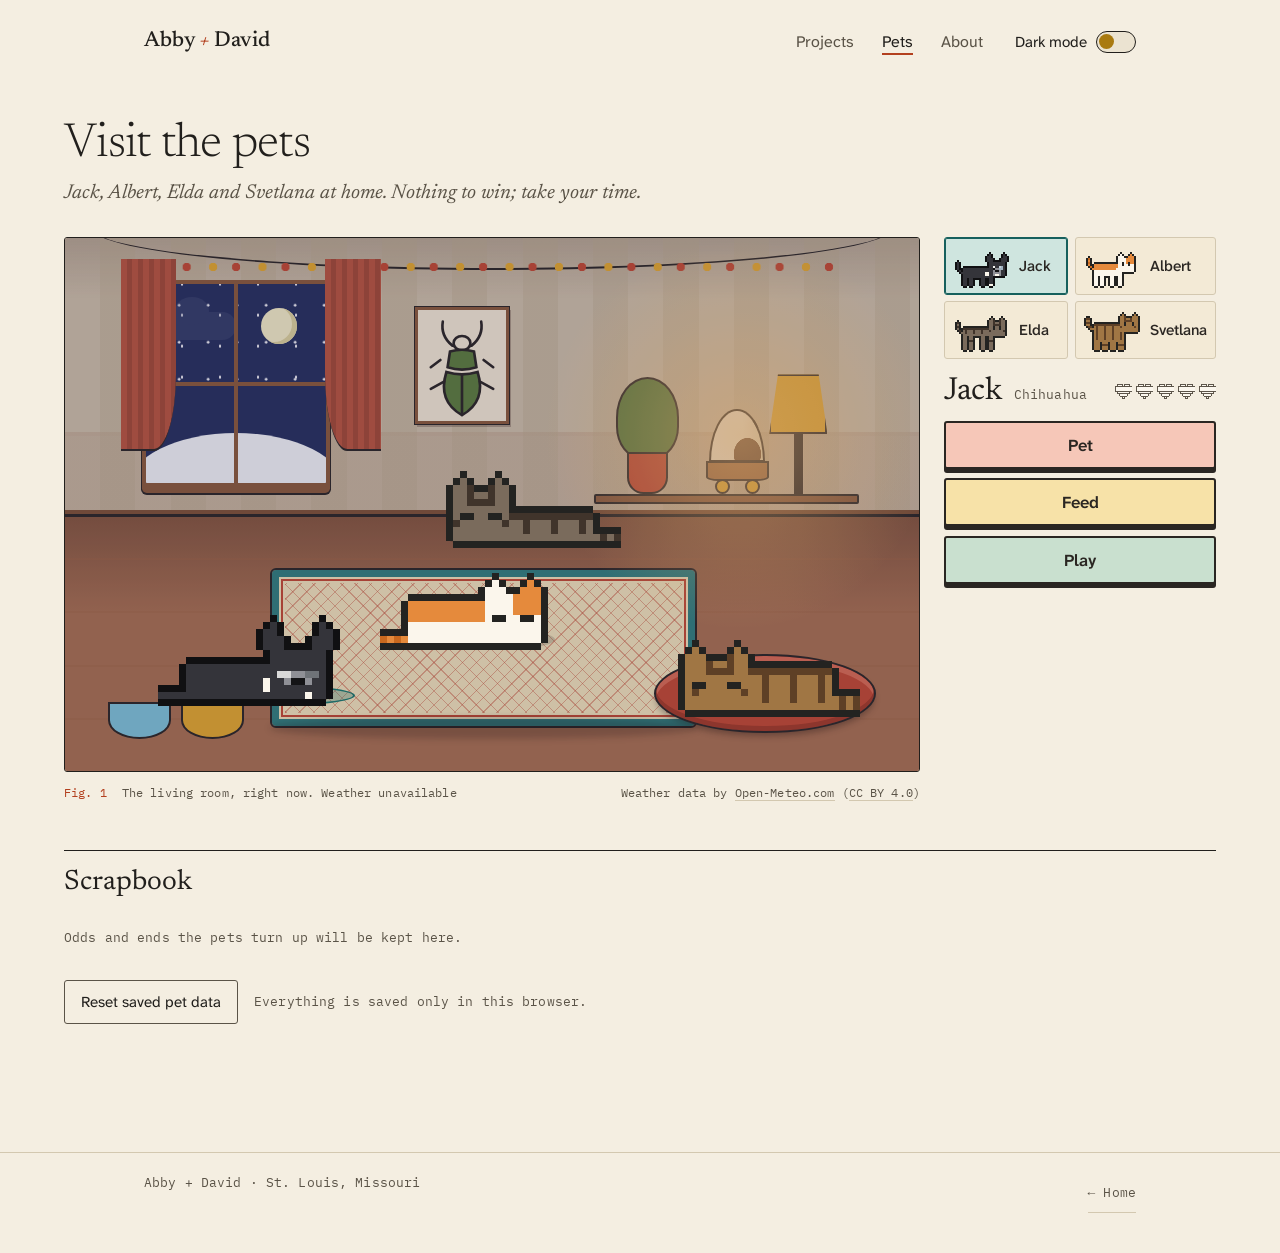
==== commit d5ca42a2: "Design identity: editorial type, light/dark theme, expanded About, spotlight projects, pet room deta" ====
--- a/pets/index.html
+++ b/pets/index.html
@@ -3,10 +3,12 @@
 <head>
   <meta charset="utf-8">
   <meta name="viewport" content="width=device-width, initial-scale=1, viewport-fit=cover">
+  <meta name="color-scheme" content="light dark">
+  <script>(function(){var t;try{t=localStorage.getItem("abbydavid-theme")}catch(e){}if(t==="light"||t==="dark")document.documentElement.dataset.theme=t})()</script>
   <title>Visit the pets · Abby + David</title>
   <meta name="description" content="A tiny pixel living room starring Jack, Albert, Elda and Svetlana, with the weather outside matching St. Louis.">
   <link rel="canonical" href="https://abbydavid.com/pets/">
-  <meta name="theme-color" content="#f6f1e7">
+  <meta name="theme-color" content="#f4eee1">
   <meta property="og:type" content="website">
   <meta property="og:site_name" content="Abby + David">
   <meta property="og:title" content="Visit the pets · Abby + David">
@@ -21,6 +23,7 @@
   <link rel="icon" href="/assets/favicon.svg" type="image/svg+xml">
   <link rel="apple-touch-icon" href="/assets/apple-touch-icon.png">
   <link rel="stylesheet" href="/styles.css">
+  <script src="/theme.js" defer></script>
   <link rel="stylesheet" href="/pets/pets.css">
 </head>
 <body>
@@ -28,13 +31,13 @@
 
   <header class="site-header">
     <div class="wrap">
-      <a class="wordmark" href="/" aria-label="Abby + David, home">ABBY <span>+</span> DAVID</a>
+      <a class="wordmark" href="/" aria-label="Abby + David, home">Abby<span>+</span>David</a>
       <nav class="site-nav" aria-label="Main">
         <ul>
           <li><a href="/#projects">Projects</a></li>
           <li><a href="/pets/" aria-current="page">Pets</a></li>
           <li><a href="/#about">About</a></li>
-          <li><a class="ext" href="https://github.com/revDWD">GitHub ↗</a></li>
+          <li><button class="theme-toggle" type="button" role="switch" aria-checked="false" hidden><span class="label">Dark mode</span><span class="track" aria-hidden="true"></span></button></li>
         </ul>
       </nav>
     </div>
@@ -43,7 +46,7 @@
   <main id="main">
     <div class="wrap pets-page">
       <h1>Visit the pets</h1>
-      <p class="lede mono">Jack, Albert, Elda and Svetlana at home. Nothing to win; take your time.</p>
+      <p class="lede">Jack, Albert, Elda and Svetlana at home. Nothing to win; take your time.</p>
 
       <noscript>
         <p>This little room needs JavaScript. Meanwhile: Jack (Chihuahua), Albert (cat), Elda (cat) and Svetlana (cat) say hi.</p>
@@ -53,7 +56,7 @@
         <div class="room-grid">
           <section class="room" id="room" data-period="day" data-sky="day" data-wx="clear" data-season="summer" data-event="" aria-label="The pets' room">
             <div class="stage" id="stage" aria-hidden="true">
-              <div class="wall"></div><div class="stripes"></div><div class="floor"></div><div class="planks"></div>
+              <div class="wall"></div><div class="stripes"></div><div class="floor"></div><div class="planks"></div><div class="baseboard"></div>
               <div class="window" id="window">
                 <div class="sky"></div><div class="stars"></div>
                 <span class="sun"></span><span class="moon"></span>
@@ -63,16 +66,18 @@
                 <span class="bird" id="bird"></span>
                 <span class="bar v"></span><span class="bar h"></span>
               </div>
+              <div class="curtain l"></div><div class="curtain r"></div>
               <div class="frame"></div>
               <div class="shelf">
                 <span class="board"></span>
                 <span class="plant" id="plant"><i class="leafy"></i><i class="bloom b1"></i><i class="bloom b2"></i><i class="bloom b3"></i><i class="pot"></i></span>
                 <span class="lamp" id="lamp"><i class="shade"></i><i class="stem"></i></span>
+                <span class="wagon" aria-hidden="true"><i class="cover"></i><i class="body"></i><i class="wheel"></i><i class="wheel w2"></i></span>
               </div>
               <div class="lights"></div>
               <div class="glow"></div>
               <div class="beam"></div>
-              <div class="rug"></div>
+              <div class="rug"></div><div class="rug-shade"></div>
               <div class="bed" id="bed"></div>
               <div class="bowls"><span class="bowl water"></span><span class="bowl food" id="food"><i></i></span></div>
               <span class="leaf l1"></span><span class="leaf l2"></span><span class="leaf l3"></span>
@@ -82,7 +87,7 @@
               <div class="fx" id="fx"></div>
             </div>
             <p class="stage-foot mono">
-              <span id="wx-line">&nbsp;</span>
+              <span><b class="num">Fig. 1</b> The living room, right now. <span id="wx-line">&nbsp;</span></span>
               <span>Weather data by <a href="https://open-meteo.com/">Open-Meteo.com</a> (<a href="https://creativecommons.org/licenses/by/4.0/">CC BY 4.0</a>)</span>
             </p>
           </section>
--- a/styles.css
+++ b/styles.css
@@ -1,35 +1,94 @@
 /* ==========================================================
-   abbydavid.com — styles
-   Colors and fonts live in the :root block. Everything else
-   is grouped by section, in page order.
+   abbydavid.com: styles
+   Tokens (colors, fonts) live at the top. Everything else is
+   grouped by section, in page order. Fonts: see assets/fonts/.
    ========================================================== */
 
+@font-face {
+  font-family: "Newsreader";
+  src: url("/assets/fonts/newsreader-latin-wght-normal.woff2") format("woff2");
+  font-weight: 200 800; font-style: normal; font-display: swap;
+}
+@font-face {
+  font-family: "Newsreader";
+  src: url("/assets/fonts/newsreader-latin-wght-italic.woff2") format("woff2");
+  font-weight: 200 800; font-style: italic; font-display: swap;
+}
+@font-face {
+  font-family: "Atkinson Hyperlegible Next";
+  src: url("/assets/fonts/atkinson-hyperlegible-next-latin-wght-normal.woff2") format("woff2");
+  font-weight: 200 800; font-style: normal; font-display: swap;
+}
+@font-face {
+  font-family: "IBM Plex Mono";
+  src: url("/assets/fonts/ibm-plex-mono-latin-400-normal.woff2") format("woff2");
+  font-weight: 400; font-style: normal; font-display: swap;
+}
+
 :root {
-  /* Core: warm page, raised surface, strong ink, softer ink */
-  --paper: #f6f1e7;
-  --paper-deep: #efe8d9;
-  --surface: #fffcf5;
-  --ink: #232321;
-  --muted: #5f594e;           /* 6.2:1 on paper */
-  --rule: #d9d0bd;
-
-  /* Primary accent: deep teal (links, active states, focus). 5.6:1 on paper. */
-  --accent: #1d6a67;
-  --accent-soft: #d5e8e3;
-
-  /* Supporting colors: small doses only (labels, rules, project and pet details) */
-  --coral: #c2492f;           /* 4.6:1 on paper: ok for small text */
-  --gold: #e3a82b;
-  --moss: #5b7d3a;
-  --violet: #77599b;
-  --focus: #1d6a67;
-
-  --serif: "Iowan Old Style", "Palatino Linotype", Palatino, Georgia, serif;
-  --sans: system-ui, -apple-system, "Segoe UI", Roboto, sans-serif;
-  --mono: ui-monospace, "SF Mono", Menlo, Consolas, monospace;
+  color-scheme: light;
+
+  /* Light: warm paper, deep ink, teal. Text pairs are all 4.5:1 or better on --paper. */
+  --paper: #f4eee1;
+  --paper-deep: #ebe3d1;
+  --surface: #fbf7ee;
+  --ink: #211f1c;
+  --muted: #5a5347;
+  --rule: #d3c8b0;
+  --edge: #211f1c;            /* strong borders */
+
+  --accent: #16605d;          /* links, focus, active */
+  --accent-soft: #d3e6e0;
+  --coral: #b3401f;
+  --gold: #c8921b;            /* decoration and highlights */
+  --moss: #4f6e33;
+  --highlight: #f0d58a;       /* text selection */
+  --halo: transparent;
+
+  --serif: "Newsreader", "Iowan Old Style", "Palatino Linotype", Palatino, Georgia, serif;
+  --sans: "Atkinson Hyperlegible Next", system-ui, -apple-system, "Segoe UI", Roboto, sans-serif;
+  --mono: "IBM Plex Mono", ui-monospace, "SF Mono", Menlo, Consolas, monospace;
 
   --wrap: 62rem;
   --gutter: clamp(1.25rem, 4vw, 2.5rem);
+}
+
+/* Dark: the same paper at night. Warm ink instead of black, soft off-white text, muted teal. */
+@media (prefers-color-scheme: dark) {
+  :root:not([data-theme="light"]) {
+    color-scheme: dark;
+    --paper: #181512;
+    --paper-deep: #1f1b17;
+    --surface: #25211c;
+    --ink: #ece4d4;
+    --muted: #b3a892;
+    --rule: #3a342b;
+    --edge: #8a806d;
+    --accent: #78c4bc;
+    --accent-soft: #1f3b39;
+    --coral: #e68e72;
+    --gold: #d8a840;
+    --moss: #9db97b;
+    --highlight: #5a4713;
+    --halo: #d9cfba;
+  }
+}
+:root[data-theme="dark"] {
+  color-scheme: dark;
+  --paper: #181512;
+  --paper-deep: #1f1b17;
+  --surface: #25211c;
+  --ink: #ece4d4;
+  --muted: #b3a892;
+  --rule: #3a342b;
+  --edge: #8a806d;
+  --accent: #78c4bc;
+  --accent-soft: #1f3b39;
+  --coral: #e68e72;
+  --gold: #d8a840;
+  --moss: #9db97b;
+  --highlight: #5a4713;
+  --halo: #d9cfba;
 }
 
 *, *::before, *::after { box-sizing: border-box; }
@@ -47,176 +106,195 @@
   -webkit-font-smoothing: antialiased;
 }
 
-a { color: inherit; text-decoration-color: var(--accent); text-underline-offset: 0.2em; }
-a:hover { color: var(--accent); }
-:focus-visible { outline: 3px solid var(--focus); outline-offset: 3px; }
-::selection { background: var(--gold); color: var(--ink); }
+:focus-visible { outline: 3px solid var(--accent); outline-offset: 3px; border-radius: 2px; }
+::selection { background: var(--highlight); color: var(--ink); }
+
+/* Links: a fine underline that draws in from the left on hover or focus */
+a {
+  color: inherit;
+  text-decoration: none;
+  background: linear-gradient(var(--accent), var(--accent)) left bottom / 0% 1px no-repeat,
+              linear-gradient(var(--rule), var(--rule)) left bottom / 100% 1px no-repeat;
+  padding-bottom: 0.08em;
+  transition: background-size 0.3s ease, color 0.2s ease;
+}
+a:hover, a:focus-visible { color: var(--accent); background-size: 100% 1px, 100% 1px; }
 
 .wrap {
   width: min(100% - 2 * var(--gutter), var(--wrap));
   margin-inline: auto;
 }
 
+/* Small metadata: catalogue numbers, dates, captions. Sentence case, not shouty. */
 .mono {
   font-family: var(--mono);
-  font-size: 0.78rem;
-  letter-spacing: 0.04em;
-  text-transform: uppercase;
+  font-size: 0.8rem;
+  letter-spacing: 0.01em;
   color: var(--muted);
 }
 
 .skip-link {
   position: absolute; left: 1rem; top: -4rem; z-index: 10;
-  background: var(--ink); color: var(--paper); padding: 0.5rem 1rem;
+  background: var(--ink); color: var(--paper); padding: 0.5rem 1rem; background-image: none;
 }
 .skip-link:focus { top: 1rem; color: var(--paper); }
 
 /* ---------- Header ---------- */
-.site-header { padding: 1.5rem 0 0; }
-.site-header .wrap { display: flex; justify-content: space-between; align-items: center; gap: 1rem; }
-
-.wordmark { display: inline-flex; align-items: center; min-height: 2.75rem; font-family: var(--mono); font-size: 0.9rem; font-weight: 600; letter-spacing: 0.12em; text-decoration: none; }
-.wordmark:hover { color: var(--ink); }
-.wordmark span { color: var(--coral); }
+.site-header { padding: 1.25rem 0 0; }
+.site-header .wrap { display: flex; justify-content: space-between; align-items: center; gap: 0.25rem 1rem; flex-wrap: wrap; }
+
+.wordmark {
+  display: inline-flex; align-items: center; min-height: 2.75rem;
+  font-family: var(--serif); font-size: 1.35rem; font-weight: 500; letter-spacing: -0.005em;
+  background-image: none;
+}
+.wordmark:hover, .wordmark:focus-visible { color: var(--ink); }
+.wordmark span { color: var(--coral); font-style: italic; font-weight: 400; margin-inline: 0.18em; }
 
 .site-nav { margin-left: auto; margin-right: -0.5rem; }
-.site-nav ul { display: flex; gap: clamp(0.25rem, 2vw, 1rem); list-style: none; margin: 0; padding: 0; }
-.site-nav a {
+.site-nav ul { display: flex; flex-wrap: wrap; align-items: center; gap: 0 clamp(0.15rem, 1.5vw, 0.75rem); list-style: none; margin: 0; padding: 0; }
+.site-nav a, .theme-toggle { white-space: nowrap; }
+.site-nav li > a {
   display: inline-flex; align-items: center; min-height: 2.75rem; padding-inline: 0.5rem;
-  font-size: 1rem; text-decoration: none; color: var(--muted);
-}
-.site-nav a[aria-current="page"] { color: var(--ink); text-decoration: underline; text-decoration-color: var(--coral); text-decoration-thickness: 2px; text-underline-offset: 0.35em; }
-.site-nav a:hover { color: var(--accent); text-decoration: underline; text-decoration-color: var(--accent); }
-.site-nav .ext { font-family: var(--mono); font-size: 0.8rem; }
+  font-size: 1rem; color: var(--muted); background-image: none; position: relative;
+}
+/* the nav underline is a short rule that stretches on hover; the current page keeps a coral one */
+.site-nav li > a::after {
+  content: ""; position: absolute; left: 0.5rem; right: 0.5rem; bottom: 0.55rem; height: 1px;
+  background: var(--accent); transform: scaleX(0); transform-origin: left; transition: transform 0.3s ease;
+}
+.site-nav li > a:hover, .site-nav li > a:focus-visible { color: var(--ink); }
+.site-nav li > a:hover::after, .site-nav li > a:focus-visible::after { transform: scaleX(1); }
+.site-nav a[aria-current="page"] { color: var(--ink); }
+.site-nav a[aria-current="page"]::after { transform: scaleX(1); background: var(--coral); height: 2px; }
+
+/* Theme toggle: a real switch button. Label stays "Dark mode"; its state is announced via aria-checked. */
+.theme-toggle {
+  display: inline-flex; align-items: center; gap: 0.55rem;
+  min-height: 2.75rem; padding: 0 0.5rem; margin-left: 0.25rem;
+  font: inherit; font-size: 0.95rem; color: var(--ink); background: none; border: 0; cursor: pointer;
+  touch-action: manipulation; -webkit-tap-highlight-color: transparent;
+}
+.theme-toggle .track {
+  position: relative; flex: none; width: 2.5rem; height: 1.4rem; border: 1.5px solid var(--edge); border-radius: 1rem;
+  background: var(--paper-deep); transition: background-color 0.25s ease;
+}
+.theme-toggle .track::after {
+  content: ""; position: absolute; top: 2px; left: 2px; width: calc(1.4rem - 7px); height: calc(1.4rem - 7px); border-radius: 50%;
+  background: #a97a10; transition: transform 0.25s ease, background-color 0.25s ease;
+}
+.theme-toggle[aria-checked="true"] .track { background: var(--accent-soft); }
+.theme-toggle[aria-checked="true"] .track::after { transform: translateX(1.1rem); background: var(--ink); }
+.theme-toggle:hover .label { color: var(--accent); }
 
 /* ---------- Hero ---------- */
-.hero { padding: clamp(3.5rem, 9vw, 6.5rem) 0 clamp(2.5rem, 6vw, 4rem); }
+.hero { padding: clamp(3rem, 8vw, 6rem) 0 clamp(2.5rem, 6vw, 4rem); }
 .hero h1 {
-  font-family: var(--mono);
-  font-weight: 600;
-  font-size: 0.85rem;
-  letter-spacing: 0.12em;
-  margin: 0 0 1.25rem;
-}
-.hero h1 span { color: var(--coral); }
+  font-family: var(--serif); font-weight: 300; font-size: clamp(2.75rem, 1.6rem + 5vw, 5rem);
+  line-height: 1; letter-spacing: -0.02em; margin: 0 0 1.25rem;
+}
+.hero h1 .plus { color: var(--coral); font-style: italic; font-weight: 300; margin-inline: 0.06em; }
 .hero .tagline {
-  font-family: var(--serif);
-  font-weight: 400;
-  font-size: clamp(2.125rem, 1.2rem + 3.6vw, 3.75rem);
-  line-height: 1.08;
-  letter-spacing: -0.015em;
-  max-width: 18ch;
-  text-wrap: balance;
-  margin: 0 0 1.25rem;
-}
-.hero .intro { max-width: 34rem; color: var(--muted); margin: 0; text-wrap: pretty; }
-/* the one memorable moment: a hand-drawn gold underline under the last words */
-.hero .tagline em {
-  font-style: normal;
-  background: linear-gradient(transparent 82%, var(--gold) 82% 92%, transparent 92%);
-  padding-inline: 0.05em;
-}
-
-/* A thin measuring-tape edge — the one nod to the workshop */
-.tape {
-  height: 9px;
-  background:
-    repeating-linear-gradient(90deg, var(--rule) 0 1px, transparent 1px 10px) bottom / 100% 5px no-repeat,
-    repeating-linear-gradient(90deg, var(--ink) 0 1px, transparent 1px 50px) bottom / 100% 9px no-repeat;
-}
+  font-family: var(--serif); font-size: clamp(1.4rem, 1.1rem + 1.2vw, 2rem); line-height: 1.25;
+  max-width: 24ch; text-wrap: balance; margin: 0 0 1.5rem; font-weight: 400;
+}
+.hero .tagline em { font-style: italic; background: linear-gradient(transparent 88%, var(--gold) 88% 94%, transparent 94%); }
+.hero .intro { max-width: 33rem; color: var(--muted); margin: 0 0 1.5rem; text-wrap: pretty; }
+/* a collector's locality label, the one scientific wink in the hero */
+.locality { margin: 0; padding-top: 0.75rem; border-top: 1px solid var(--rule); max-width: 33rem; }
 
 /* ---------- Section heads ---------- */
-.section { padding: clamp(2.5rem, 6vw, 4rem) 0 0; }
+.section { padding: clamp(2.75rem, 6vw, 4.5rem) 0 0; }
 .section-head {
-  display: flex; justify-content: space-between; align-items: baseline; gap: 1rem;
-  margin-bottom: 1.5rem;
-}
-.section-head h2 { margin: 0; }
+  position: relative; display: flex; justify-content: space-between; align-items: baseline; flex-wrap: wrap; gap: 0.25rem 1.5rem;
+  padding-top: 1rem; border-top: 1px solid var(--edge); margin-bottom: 0.5rem;
+}
+/* a short coral segment sits on the rule, like a bookmark ribbon */
+.section-head::before { content: ""; position: absolute; left: 0; top: -2px; width: 2.75rem; height: 3px; background: var(--coral); }
+.section-head h2, .page-title {
+  font-family: var(--serif); font-weight: 400; font-size: clamp(1.75rem, 1.3rem + 1.6vw, 2.4rem);
+  line-height: 1.1; letter-spacing: -0.01em; margin: 0;
+}
 .section-head a, .crew-link a, .site-footer a { display: inline-block; padding-block: 0.6rem; }
-.section-head a { font-family: var(--mono); font-size: 0.85rem; letter-spacing: 0.04em; }
-
-/* ---------- Projects ----------
-   Homepage: a few <article class="work"> blocks (text + screenshot, sides alternate
-   with class "flip"). The full list on /projects/ uses <ol class="entries">. */
+.section-head .more { font-family: var(--mono); font-size: 0.85rem; }
+.dek { font-family: var(--serif); font-style: italic; font-size: 1.25rem; line-height: 1.4; color: var(--muted); margin: 0 0 0.5rem; max-width: 34rem; }
+.dek-note { margin: 0 0 1rem; }
+
+/* ---------- Spotlight projects ----------
+   Homepage: a few <article class="work"> blocks (text + figure; "flip" swaps the sides).
+   The full list on /projects/ uses <ol class="entries">. */
 .work {
   position: relative;
   display: grid;
-  grid-template-columns: 1fr 1fr;
+  grid-template-columns: minmax(0, 1fr) minmax(0, 1.1fr);
   gap: clamp(1.5rem, 4vw, 3.5rem);
   align-items: center;
   padding: clamp(1.75rem, 4vw, 3rem) 0;
-  border-top: 1px solid var(--rule);
-}
-.work:first-of-type { border-top: 2px solid var(--ink); }
-.work.flip .shot { order: -1; }
-.work .meta { margin: 0 0 1rem; }
+}
+.work.flip { grid-template-columns: minmax(0, 1.1fr) minmax(0, 1fr); }
+.work + .work { border-top: 1px solid var(--rule); }
+.work.flip .fig { order: -1; }
+.work .meta { margin: 0 0 0.9rem; }
 .work h3 {
-  font-family: var(--serif);
-  font-weight: 400;
-  font-size: clamp(2rem, 1rem + 3.6vw, 3.25rem);
-  line-height: 1.05;
-  letter-spacing: -0.015em;
-  margin: 0 0 0.75rem;
+  font-family: var(--serif); font-weight: 400; font-size: clamp(2rem, 1.2rem + 3vw, 3rem);
+  line-height: 1.05; letter-spacing: -0.015em; margin: 0 0 0.75rem;
 }
 .work p.desc { font-family: var(--serif); font-size: clamp(1.15rem, 1.05rem + 0.4vw, 1.3rem); line-height: 1.45; margin: 0 0 1rem; max-width: 30rem; }
-.work .fine { color: var(--muted); font-size: 1rem; margin: 0 0 1.25rem; max-width: 30rem; }
-
-/* Screenshot sits slightly off-kilter, like it was pinned there; it straightens on hover */
-.shot {
-  margin: 0;
-  background: var(--paper-deep);
-  border: 1px solid var(--ink);
-  box-shadow: 6px 6px 0 var(--accent-soft);
-  transform: rotate(-0.8deg);
-  transition: transform 0.3s ease, box-shadow 0.3s ease;
-}
-.work.flip .shot { transform: rotate(0.8deg); }
-.shot img { display: block; width: 100%; height: auto; }
-.shot.pixel img { image-rendering: pixelated; }
-.work:focus-within .shot { transform: rotate(0deg); box-shadow: 10px 10px 0 var(--accent-soft); }
-@media (hover: hover) { .work:hover .shot { transform: rotate(0deg); box-shadow: 10px 10px 0 var(--accent-soft); } }
-.work:focus-within { outline: 3px solid var(--focus); outline-offset: 4px; }
+.work .fine { color: var(--muted); font-size: 1rem; margin: 0 0 1rem; max-width: 30rem; }
+
+/* Figures: a hairline frame and a specimen-style caption */
+.fig { margin: 0; }
+.fig .plate { border: 1px solid var(--edge); background: var(--paper-deep); transition: border-color 0.25s ease; }
+.fig img { display: block; width: 100%; height: auto; }
+.fig.pixel img { image-rendering: pixelated; }
+.fig figcaption { margin-top: 0.6rem; display: flex; gap: 0.75rem; font-size: 0.8rem; line-height: 1.45; }
+.fig .num { flex: none; color: var(--coral); font-family: var(--mono); transition: letter-spacing 0.25s ease; }
+.work:hover .plate, .work:focus-within .plate { border-color: var(--accent); }
+.work:hover .num, .work:focus-within .num { letter-spacing: 0.06em; }
+
+/* A fine accent rule slides across the top of a project when you point at it */
+.work::before { content: ""; position: absolute; left: 0; right: 0; top: -1px; height: 2px; background: var(--accent); transform: scaleX(0); transform-origin: left; transition: transform 0.45s ease; }
+.work:hover::before, .work:focus-within::before { transform: scaleX(1); }
+.work:focus-within { outline: 3px solid var(--accent); outline-offset: 4px; }
 .work .stretch:focus-visible { outline: none; }
 
-
-/* Tablet portrait and down: stack, with the picture under the text so neither side
-   is squeezed. Two columns return once there is real room. */
+.go { display: inline-block; font-family: var(--mono); font-size: 0.85rem; color: var(--accent); padding-block: 0.4rem; }
+.go b { font-weight: 400; display: inline-block; transition: transform 0.25s ease; }
+.work:hover .go b, .entry:hover .go b { transform: translate(2px, -2px); }
+
+/* Tablet portrait and down: stack, with the picture under the text so neither side is squeezed. */
 @media (max-width: 56rem) {
-  .work { grid-template-columns: 1fr; gap: 1.5rem; }
-  .work.flip .shot { order: 0; margin-inline-start: auto; }
-  .shot { width: min(100%, 36rem); }
+  .work, .work.flip { grid-template-columns: 1fr; gap: 1.5rem; }
+  .work.flip .fig { order: 0; }
+  .fig { width: min(100%, 36rem); }
 }
 
 .entries { list-style: none; margin: 0; padding: 0; }
 .entry {
   position: relative;
   display: grid;
-  grid-template-columns: 13rem 1fr auto;
+  grid-template-columns: 11rem 1fr auto;
   gap: 0.25rem 1.5rem;
   align-items: baseline;
-  padding: 1.25rem 0;
+  padding: 1.4rem 0;
   border-bottom: 1px solid var(--rule);
-  transition: background-color 0.2s, padding 0.2s;
-}
-.entry h3 { font-family: var(--serif); font-weight: 400; font-size: 1.5rem; line-height: 1.2; margin: 0; }
-.entry p { margin: 0.2rem 0 0; color: var(--muted); max-width: 34rem; font-size: 0.98rem; }
-.entry .meta { line-height: 1.6; }
+}
+.entry::before { content: ""; position: absolute; left: 0; right: 0; bottom: -1px; height: 1px; background: var(--accent); transform: scaleX(0); transform-origin: left; transition: transform 0.4s ease; }
+.entry:hover::before, .entry:focus-within::before { transform: scaleX(1); }
+.entry h3 { font-family: var(--serif); font-weight: 400; font-size: 1.6rem; line-height: 1.2; margin: 0; }
+.entry p { margin: 0.2rem 0 0; color: var(--muted); max-width: 34rem; font-size: 1rem; }
+.entry p.meta { font-size: 0.8rem; line-height: 1.6; margin: 0; color: var(--muted); }
+.entry:focus-within { outline: 3px solid var(--accent); outline-offset: 2px; }
 
 /* Whole row is clickable through the title link */
-.stretch { text-decoration: none; }
+.stretch { background-image: none; }
 .stretch::after { content: ""; position: absolute; inset: 0; }
-.stretch:hover { color: inherit; }
-
-.go { font-family: var(--mono); color: var(--accent); padding-block: 0.6rem; transition: transform 0.2s; display: inline-block; }
-.entry:hover { background: var(--paper-deep); }
-.entry:hover { padding-inline: 0.75rem; }
-.entry:hover .go, .work:hover .go { transform: translateX(4px); }
-.entry:focus-within { outline: 3px solid var(--focus); outline-offset: 2px; }
+.stretch:hover, .stretch:focus-visible { color: var(--accent); }
 .stretch:focus-visible { outline: none; }
 
-/* Status labels: a small dot + word */
+/* Status: a small dot + word */
 .status::before {
-  content: ""; display: inline-block; width: 0.5em; height: 0.5em; margin-right: 0.5em;
+  content: ""; display: inline-block; width: 0.5em; height: 0.5em; margin-right: 0.45em;
   border-radius: 50%; background: var(--moss);
 }
 .status.concept::before { background: transparent; border: 1px solid var(--muted); }
@@ -224,28 +302,68 @@
 @media (max-width: 48rem) {
   .entry { grid-template-columns: 1fr auto; }
   .entry .meta { grid-column: 1 / -1; }
-  .entry:hover { padding-inline: 0; }
 }
 
 /* ---------- Notes (kept quiet on purpose) ---------- */
 .notes-quiet { color: var(--muted); margin: 0; max-width: 34rem; }
 .notes { list-style: none; margin: 0; padding: 0; }
-.note { display: grid; grid-template-columns: 13rem 1fr; gap: 0.25rem 1.5rem; padding: 0.9rem 0; border-top: 1px solid var(--rule); }
-.note h3 { font-size: 1.05rem; font-weight: 600; margin: 0; }
+.note { display: grid; grid-template-columns: 11rem 1fr; gap: 0.25rem 1.5rem; padding: 0.9rem 0; border-top: 1px solid var(--rule); }
+.note h3 { font-family: var(--serif); font-size: 1.25rem; font-weight: 400; margin: 0; }
 .note p { margin: 0.2rem 0 0; color: var(--muted); font-size: 0.95rem; }
 @media (max-width: 40rem) { .note { grid-template-columns: 1fr; } }
 
+/* ---------- Pets on the homepage ----------
+   The four of them stand on a single ground line. */
+.crew { list-style: none; margin: 1.5rem 0 0; padding: 0 0 0.35rem; display: flex; flex-wrap: wrap; gap: 0.5rem 2.25rem; border-bottom: 2px solid var(--edge); }
+.crew li { display: flex; align-items: flex-end; gap: 0.4rem; }
+.crew .px { --u: 3; margin-bottom: -0.2rem;
+  /* dark mode only: a thin light halo keeps the dark sprites readable */
+  filter: drop-shadow(1.5px 0 0 var(--halo)) drop-shadow(-1.5px 0 0 var(--halo)) drop-shadow(0 1.5px 0 var(--halo)) drop-shadow(0 -1.5px 0 var(--halo)); }
+.crew li:nth-child(2) .px { --d: -1.5s; }
+.crew li:nth-child(3) .px { --d: -3s; }
+.crew li:nth-child(4) .px { --d: -4.5s; }
+.crew strong { display: block; font-family: var(--serif); font-weight: 500; font-size: 1.3rem; line-height: 1.1; }
+.crew .mono { display: block; font-size: 0.75rem; }
+.crew-link { margin: 0.75rem 0 0; font-family: var(--mono); font-size: 0.85rem; }
+
 /* ---------- About ---------- */
-.about p {
-  font-family: var(--serif);
-  font-size: clamp(1.3rem, 3vw, 1.65rem);
-  line-height: 1.4;
-  max-width: 32rem;
-  margin: 0;
-}
+.about .lead { font-family: var(--serif); font-size: clamp(1.45rem, 1.1rem + 1.5vw, 2rem); line-height: 1.3; max-width: 36rem; margin: 1.25rem 0 2.5rem; text-wrap: pretty; }
+
+/* Each person gets a marginal name and a column of text; David's has a figure, Abby's is left open. */
+.profile { display: grid; grid-template-columns: 7.5rem minmax(0, 1fr); gap: 0.5rem 1.5rem; padding: 1.75rem 0; border-top: 1px solid var(--rule); }
+.profile h3 { font-family: var(--serif); font-style: italic; font-weight: 400; font-size: 1.6rem; line-height: 1.1; margin: 0; }
+.profile-body { display: grid; grid-template-columns: minmax(0, 1fr) minmax(12rem, 16.5rem); gap: 1.5rem clamp(1.5rem, 4vw, 3rem); align-items: start; }
+.profile p { margin: 0 0 1em; max-width: 34rem; text-wrap: pretty; }
+.profile p:last-child { margin-bottom: 0; }
+
+.profile.abby .profile-body { display: block; }
+/* Ruled lines, waiting for her words. Add her paragraphs above .blank, then delete .blank. */
+.blank { height: 6.5rem; margin-top: 1.25rem; max-width: 34rem; background: repeating-linear-gradient(transparent 0 1.75rem, var(--rule) 1.75rem calc(1.75rem + 1px)); }
+.abby .waiting { font-family: var(--serif); font-style: italic; font-size: 1.2rem; color: var(--muted); }
+
+.aside-note { border-top: 1px solid var(--rule); padding-top: 1rem; max-width: 34rem; color: var(--muted); font-size: 0.9rem; margin: 0; }
+
+.specimen svg { display: block; width: 100%; height: auto; color: var(--ink); }
+.specimen .plate { padding: 0.75rem 0.5rem 0.25rem; }
+.specimen svg text { font-family: var(--mono); font-size: 9px; fill: var(--muted); stroke: none; }
+.specimen .callout { stroke: var(--coral); stroke-width: 0.7; fill: none; }
+.specimen figcaption { transition: color 0.2s; }
+.specimen:hover .num { letter-spacing: 0.06em; }
+.specimen:hover .callout { stroke-width: 1.2; }
+
+@media (max-width: 56rem) {
+  .profile { grid-template-columns: 1fr; padding: 1.5rem 0; }
+  .profile-body { grid-template-columns: 1fr; }
+  .specimen { width: min(100%, 22rem); }
+}
+
+/* ---------- Pages with a plain title (projects, 404) ---------- */
+.page-head { padding: clamp(2.5rem, 6vw, 4.5rem) 0 1.25rem; }
+.page-title { font-size: clamp(2.25rem, 1.5rem + 3.5vw, 3.75rem); font-weight: 300; letter-spacing: -0.02em; margin: 0 0 0.75rem; }
+.back { display: inline-block; font-family: var(--mono); font-size: 0.85rem; padding-block: 0.6rem; }
 
 /* ---------- Footer ---------- */
-.site-footer { margin-top: clamp(3.5rem, 8vw, 6rem); padding: 1.5rem 0 2.5rem; border-top: 1px solid var(--rule); }
+.site-footer { margin-top: clamp(3.5rem, 8vw, 6rem); padding: 1.25rem 0 2.5rem; border-top: 1px solid var(--rule); }
 .site-footer .wrap { display: flex; flex-wrap: wrap; justify-content: space-between; gap: 0.5rem 1.5rem; }
 .site-footer p { margin: 0; }
 .site-footer a { color: inherit; }
@@ -253,17 +371,14 @@
 /* ---------- Article pages (future projects / notes) ----------
    Wrap a post in <article class="prose">. */
 .prose { max-width: 38rem; padding-top: 3rem; }
-.prose h1 { font-family: var(--serif); font-weight: 400; font-size: clamp(2rem, 6vw, 3rem); line-height: 1.1; }
-.prose h2 { font-family: var(--serif); font-weight: 400; margin-top: 2.5rem; }
+.prose h1 { font-family: var(--serif); font-weight: 300; font-size: clamp(2rem, 6vw, 3rem); line-height: 1.1; }
+.prose h2 { font-family: var(--serif); font-weight: 400; margin-top: 2.5rem; font-size: 1.6rem; }
 .prose img { max-width: 100%; height: auto; }
 .disclosure { font-size: 0.9rem; color: var(--muted); border-left: 2px solid var(--accent); padding-left: 1rem; }
 
-h2 { font-family: var(--mono); font-size: 0.8rem; font-weight: 600; letter-spacing: 0.12em; text-transform: uppercase; }
-.prose h2 { font-size: 1.5rem; letter-spacing: normal; text-transform: none; }
-
 @media (prefers-reduced-motion: reduce) {
   html { scroll-behavior: auto; }
-  * { transition: none !important; }
+  *, *::before, *::after { transition: none !important; }
 }
 
 /* ---------- Pixel pets (shared) ----------
@@ -303,20 +418,7 @@
   50%, 100% { background-position: calc(var(--u) * -64px) calc(var(--u) * -24px * var(--r)); }
 }
 
-/* ---------- Meet the crew (homepage) ---------- */
-.crew { list-style: none; margin: 0; padding: 0; display: flex; flex-wrap: wrap; gap: 0.5rem 2rem; }
-.crew li { display: flex; align-items: flex-end; gap: 0.4rem; }
-.crew .px { --u: 3; }
-.crew li:nth-child(2) .px { --d: -1.5s; }
-.crew li:nth-child(3) .px { --d: -3s; }
-.crew li:nth-child(4) .px { --d: -4.5s; }
-.crew strong { display: block; font-family: var(--serif); font-weight: 400; font-size: 1.25rem; line-height: 1.1; }
-.crew .mono { display: block; font-size: 0.7rem; }
-.crew-link { margin: 1.5rem 0 0; font-family: var(--mono); font-size: 0.85rem; }
 @media (prefers-reduced-motion: reduce) { .px { animation: none !important; } }
 
 [hidden] { display: none !important; }
 
-.wordmark, .site-nav a { white-space: nowrap; }
-.site-header .wrap { flex-wrap: wrap; row-gap: 0.5rem; }
-@media (max-width: 30rem) { .site-nav ul { gap: 1rem; } }
--- a/pets/pets.css
+++ b/pets/pets.css
@@ -3,11 +3,11 @@
    through data- attributes on #room (data-period, data-sky, data-wx, data-season, data-event). */
 
 .pets-page { width: min(100% - 2 * var(--gutter), 72rem); padding-top: clamp(2rem, 5vw, 3.5rem); padding-bottom: calc(2rem + env(safe-area-inset-bottom, 0px)); }
-.pets-page h1 { font-family: var(--serif); font-weight: 400; font-size: clamp(2rem, 1rem + 3vw, 3rem); line-height: 1.05; letter-spacing: -0.015em; margin: 0 0 0.4rem; }
-.pets-page .lede { margin: 0 0 1.5rem; }
+.pets-page h1 { font-family: var(--serif); font-weight: 300; font-size: clamp(2rem, 1rem + 3vw, 3rem); line-height: 1.05; letter-spacing: -0.015em; margin: 0 0 0.4rem; }
+.pets-page .lede { margin: 0 0 1.75rem; font-family: var(--serif); font-style: italic; font-size: 1.25rem; color: var(--muted); }
 
 /* ---- layout: stage on top, panel below. Wide or landscape screens put the panel beside the stage. ---- */
-.room-grid { display: grid; gap: 1rem; align-items: start; }
+.room-grid { display: grid; grid-template-columns: minmax(0, 1fr); gap: 1rem; align-items: start; }
 @media (min-width: 60rem), (min-width: 48rem) and (orientation: landscape) {
   .room-grid { grid-template-columns: minmax(0, 1fr) 17rem; gap: 1.5rem; }
 }
@@ -17,20 +17,26 @@
   --wall: #ecdcbc; --stripe: #d9c49b; --floor: #c0835a; --plank: #9f6540;
   --frame: #8a5a38; --sky: #9ed3e6; --hill: var(--moss); --canopy: #6f9a47;
   --u: 4;
+  /* the room keeps its own daylight palette; site light/dark never recolors it */
+  --ink: #2a2622; --accent: #1d6a67; --coral: #c2492f; --gold: #e3a82b; --moss: #5b7d3a; --surface: #fffcf5;
   position: relative; overflow: hidden; isolation: isolate;
   aspect-ratio: 16 / 10;
-  border: 2px solid var(--ink); border-radius: 0.75rem;
-  box-shadow: 6px 6px 0 var(--accent-soft);
+  border: 1px solid var(--edge); border-radius: 3px;
   background: var(--wall);
   user-select: none; -webkit-user-select: none; -webkit-touch-callout: none;
 }
-@media (max-width: 36rem) { .stage { aspect-ratio: 4 / 3; box-shadow: 4px 4px 0 var(--accent-soft); } }
+@media (max-width: 36rem) { .stage { aspect-ratio: 4 / 3; } }
 
 .stage > * { position: absolute; }
 .wall, .floor { left: 0; right: 0; transition: background-color 2s; }
-.wall { top: 0; height: 52%; background: var(--wall); }
+.wall { top: 0; height: 52%; background-color: var(--wall);
+  /* wainscot below a chair rail, and a soft shade where the wall meets the ceiling */
+  background-image: linear-gradient(rgba(60, 35, 20, 0.16), transparent 22%),
+    linear-gradient(transparent 70%, rgba(140, 80, 50, 0.14) 70%, rgba(140, 80, 50, 0.14) 71.5%, rgba(140, 80, 50, 0.1) 71.5%); }
 .stripes { top: 0; left: 0; right: 0; height: 52%; opacity: 0.35; background: repeating-linear-gradient(90deg, transparent 0 2.2rem, var(--stripe) 2.2rem 4.4rem); }
-.floor { top: 52%; bottom: 0; background: var(--floor); border-top: 3px solid var(--ink); }
+.floor { top: 52%; bottom: 0; background-color: var(--floor); border-top: 2px solid var(--ink);
+  background-image: linear-gradient(rgba(40, 20, 10, 0.28), transparent 38%); }
+.baseboard { top: calc(52% - 5px); left: 0; right: 0; height: 5px; background: #7e5233; border-bottom: 1px solid var(--ink); z-index: 1; }
 .planks { top: 52%; bottom: 0; left: 0; right: 0; opacity: 0.35; background: repeating-linear-gradient(0deg, transparent 0 3.2rem, var(--plank) 3.2rem calc(3.2rem + 2px)); }
 
 /* time of day and weather change the room's own colors; transitions make them drift rather than switch */
@@ -105,9 +111,15 @@
 .bird.fly { animation: fly 2.6s linear forwards; }
 @keyframes fly { 0% { left: -30%; opacity: 1; } 100% { left: 120%; top: 15%; opacity: 1; } }
 
+/* curtains and a sill give the window some weight */
+.window { box-shadow: 0 6px 0 var(--frame), 0 7px 0 1px var(--ink); }
+.curtain { top: 4%; width: 6.5%; height: 36%; z-index: 3; background: repeating-linear-gradient(90deg, #b8553c 0 6px, #a24a33 6px 11px); border-bottom: 2px solid var(--ink); }
+.curtain.l { left: 6.5%; border-radius: 0 0 40% 0; }
+.curtain.r { left: 30.5%; border-radius: 0 0 0 40%; }
+
 /* ---- furniture ---- */
-.frame { left: 41%; top: 10%; width: 11%; aspect-ratio: 4 / 5; border: 3px solid var(--ink); background: linear-gradient(to bottom, #f6c7b8 0 55%, var(--accent) 55%); }
-.frame::after { content: ""; position: absolute; left: 50%; top: 14%; width: 30%; aspect-ratio: 1; border-radius: 50%; transform: translateX(-50%); background: var(--gold); }
+.frame { left: 41%; top: 13%; width: 11%; aspect-ratio: 4 / 5; border: 3px solid var(--frame); background: #f3e9d2 center / 82% no-repeat url("data:image/svg+xml,%3Csvg xmlns='http://www.w3.org/2000/svg' viewBox='-30 0 60 90' fill='none' stroke='%232a2622' stroke-width='2.2' stroke-linecap='round'%3E%3Cpath d='M-8 28Q-18 20-16 8M8 28Q18 20 16 8'/%3E%3Cellipse cx='0' cy='26' rx='7' ry='6' fill='%23f3e9d2'/%3E%3Cpath d='M-10 33Q0 30 10 33L12 46Q0 50-12 46Z' fill='%235b7d3a'/%3E%3Cpath d='M-13 50Q0 54 13 50C18 66 14 78 0 86C-14 78-18 66-13 50Z' fill='%235b7d3a'/%3E%3Cpath d='M0 52V84M-18 40L-26 46M18 40L26 46M-15 58L-26 64M15 58L26 64'/%3E%3C/svg%3E");
+  box-shadow: 0 0 0 1px var(--ink), 2px 3px 0 rgba(40, 20, 10, 0.25); }
 
 .shelf { left: 62%; top: 22%; width: 31%; height: 28%; }
 .shelf > * { position: absolute; }
@@ -119,13 +131,20 @@
 .plant .bloom { width: 16%; aspect-ratio: 1; border-radius: 50%; border: 2px solid var(--ink); opacity: 0; }
 .plant .b1 { left: 14%; top: 12%; background: var(--gold); } .plant .b2 { left: 44%; top: 0; background: #f6c7b8; } .plant .b3 { right: 8%; top: 22%; background: #c9b3e6; }
 .room[data-event="flowers"] .bloom { opacity: 1; }
+.wagon { left: 42%; bottom: 7%; width: 24%; height: 62%; }
+.wagon i { position: absolute; display: block; }
+.wagon .body { left: 0; right: 0; bottom: 14%; height: 22%; background: #a06a3c; border: 2px solid var(--ink); border-radius: 0 0 20% 20%; }
+.wagon .cover { left: 6%; right: 6%; bottom: 34%; height: 58%; border: 2px solid var(--ink); border-radius: 50% 50% 0 0 / 100% 100% 0 0;
+  background: radial-gradient(ellipse at 70% 88%, #6b4a30 0 26%, transparent 27%), linear-gradient(90deg, #f3e9d2 60%, #e3d5b3); }
+.wagon .wheel { left: 14%; bottom: 0; width: 24%; aspect-ratio: 1; border-radius: 50%; border: 2px solid var(--ink); background: #e3a82b; }
+.wagon .w2 { left: auto; right: 14%; }
 .lamp { right: 12%; bottom: 7%; width: 22%; height: 80%; }
 .lamp i { position: absolute; display: block; }
 .lamp .shade { left: 0; right: 0; top: 0; height: 50%; background: var(--gold); border: 2px solid var(--ink); clip-path: polygon(15% 0, 85% 0, 100% 100%, 0 100%); }
 .lamp .stem { left: 42%; width: 16%; top: 50%; bottom: 0; background: var(--ink); }
 
 .glow { left: 56%; top: 0; width: 46%; aspect-ratio: 1; border-radius: 50%; pointer-events: none; z-index: 4;
-  background: radial-gradient(circle, rgba(255, 207, 120, 0.55), rgba(255, 207, 120, 0) 68%); opacity: 0; transition: opacity 2s; }
+  background: radial-gradient(circle, rgba(255, 196, 110, 0.6), rgba(255, 196, 110, 0) 70%); opacity: 0; transition: opacity 2s; }
 .room[data-period="evening"] .glow { opacity: 0.55; }
 .room[data-period="night"] .glow, .room[data-wx="rain"] .glow, .room[data-wx="storm"] .glow { opacity: 0.9; }
 .room[data-lamp="on"] .glow { opacity: 1; }
@@ -134,8 +153,14 @@
 .beam { left: 6%; top: 36%; width: 34%; height: 60%; background: rgba(255, 224, 150, 0.26); clip-path: polygon(10% 0, 60% 0, 100% 100%, 30% 100%); opacity: 0; transition: opacity 2s; z-index: 1; }
 .room[data-sky="day"][data-wx="clear"] .beam, .room[data-sky="day"][data-wx="partly"] .beam { opacity: 1; }
 
-.rug { left: 26%; top: 64%; width: 46%; height: 28%; border-radius: 50%; background: #3d8a86; border: 3px solid var(--ink); box-shadow: inset 0 0 0 10px #4f9d97, inset 0 0 0 12px #f4e6b8; }
-.bed { right: 5%; bottom: 7%; width: 26%; height: 15%; border-radius: 50%; background: var(--coral); border: 3px solid var(--ink); box-shadow: inset 0 -5px 0 #a23a24, inset 0 6px 0 #d96b50; }
+.rug { left: 24%; top: 62%; width: 50%; height: 30%; border-radius: 6px; border: 2px solid var(--ink);
+  background:
+    repeating-linear-gradient(45deg, transparent 0 9px, rgba(194, 73, 47, 0.4) 9px 10px),
+    repeating-linear-gradient(-45deg, transparent 0 9px, rgba(194, 73, 47, 0.4) 9px 10px),
+    #f1e3b8;
+  box-shadow: inset 0 0 0 7px #2f7f7b, inset 0 0 0 9px #f1e3b8, inset 0 0 0 11px #c2492f, inset 0 0 0 13px #f1e3b8; }
+.rug-shade { left: 24%; top: 90%; width: 50%; height: 4%; border-radius: 50%; background: rgba(30, 15, 5, 0.22); filter: blur(3px); }
+.bed { right: 5%; bottom: 7%; width: 26%; height: 15%; border-radius: 50%; background: var(--coral); border: 2px solid var(--ink); box-shadow: inset 0 -5px 0 #a23a24, inset 0 6px 0 #d96b50, 0 5px 6px -2px rgba(30, 15, 5, 0.35); }
 .bowls { left: 5%; bottom: 6%; width: 16%; height: 7%; display: flex; gap: 8%; }
 .bowl { position: relative; flex: 1; border: 2px solid var(--ink); border-radius: 0 0 50% 50%; }
 .bowl.water { background: #7ec3d6; }
@@ -158,7 +183,7 @@
 /* indoor tint: only a faint wash, and it sits under the pets so they always stay readable */
 .tint { inset: 0; pointer-events: none; z-index: 5; background-color: transparent; transition: background-color 2s; }
 .room[data-period="evening"] .tint { background-color: rgba(232, 111, 74, 0.08); }
-.room[data-period="night"] .tint { background-color: rgba(31, 42, 82, 0.14); }
+.room[data-period="night"] .tint { background-color: rgba(48, 36, 84, 0.18); }
 .room[data-wx="rain"] .tint, .room[data-wx="storm"] .tint, .room[data-wx="cloudy"] .tint { background-color: rgba(90, 110, 130, 0.08); }
 .room[data-wx="snow"] .tint { background-color: rgba(190, 215, 235, 0.1); }
 
@@ -184,41 +209,43 @@
 
 .room.paused *, .room.paused *::before, .room.paused *::after { animation-play-state: paused !important; }
 
-.stage-foot { display: flex; flex-wrap: wrap; justify-content: space-between; gap: 0.25rem 1rem; margin: 0.9rem 0 0; font-size: 0.72rem; color: var(--muted); }
+.stage-foot { display: flex; flex-wrap: wrap; justify-content: space-between; gap: 0.25rem 1.5rem; margin: 0.7rem 0 0; font-size: 0.78rem; line-height: 1.5; color: var(--muted); }
+.stage-foot .num { font-weight: 400; color: var(--coral); margin-right: 0.5rem; }
 .stage-foot a { color: inherit; }
 
 /* ---- controls ---- */
-.chips { display: grid; grid-template-columns: repeat(4, 1fr); gap: 0.5rem; }
+.chips { display: grid; grid-template-columns: repeat(4, minmax(0, 1fr)); gap: 0.4rem; }
+@media (max-width: 24rem) { .chips button { font-size: 0.82rem; } }
 .chips button {
   display: flex; flex-direction: column; align-items: center; justify-content: flex-end; gap: 0.15rem;
-  font: 600 0.8rem var(--mono); letter-spacing: 0.04em; color: var(--ink); cursor: pointer; touch-action: manipulation;
-  min-height: 4.5rem; padding: 0.35rem 0.25rem; background: var(--surface);
-  border: 2px solid var(--rule); border-radius: 0.5rem; transition: border-color 0.2s, background-color 0.2s;
+  font: 500 0.95rem var(--sans); color: #2a2622; cursor: pointer; touch-action: manipulation;
+  min-height: 4.5rem; padding: 0.35rem 0.25rem; background: #f3ead6;
+  border: 1.5px solid var(--rule); border-radius: 3px; transition: border-color 0.2s, background-color 0.2s;
 }
 .chips .px { --u: 2; }
-.chips button[aria-pressed="true"] { border-color: var(--ink); background: var(--accent-soft); }
+.chips button[aria-pressed="true"] { border-color: var(--accent); background: #cfe5df; box-shadow: inset 0 0 0 1px var(--accent); }
 @media (hover: hover) { .chips button:hover { border-color: var(--accent); } }
 
 .selected { margin-top: 0.9rem; display: grid; gap: 0.75rem; }
 .who { display: flex; flex-wrap: wrap; align-items: baseline; gap: 0.25rem 0.75rem; }
-.who h2 { margin: 0; font-family: var(--serif); font-weight: 400; font-size: 1.75rem; letter-spacing: -0.01em; text-transform: none; line-height: 1.1; }
+.who h2 { margin: 0; font-family: var(--serif); font-weight: 400; font-size: 2rem; letter-spacing: -0.01em; line-height: 1.1; }
 .hearts { display: flex; gap: 4px; margin-left: auto; }
 .heart { width: 17px; height: 15px; fill: var(--surface); stroke: var(--muted); stroke-width: 0.4; }
 .heart.on { fill: var(--coral); stroke: var(--ink); }
 
 .actions { display: grid; grid-template-columns: repeat(3, 1fr); gap: 0.6rem; }
 .actions button {
-  font: 600 0.95rem var(--mono); letter-spacing: 0.06em; text-transform: uppercase; color: var(--ink);
-  border: 2px solid var(--ink); border-radius: 0.5rem; box-shadow: 0 4px 0 var(--ink);
+  font: 600 1.05rem var(--sans); color: #2a2622;
+  border: 2px solid #2a2622; border-radius: 3px; box-shadow: 0 4px 0 #2a2622;
   min-height: 3.5rem; cursor: pointer; touch-action: manipulation; -webkit-user-select: none; user-select: none; -webkit-tap-highlight-color: transparent;
 }
 .actions button[data-act="pet"] { background: #f6c7b8; }
 .actions button[data-act="feed"] { background: #f7e2a8; }
 .actions button[data-act="play"] { background: #c9e0cf; }
 .actions button:active { transform: translateY(4px); box-shadow: none; }
-.say { margin: 0; min-height: 2.8em; font-family: var(--mono); font-size: 0.9rem; }
-.ambient { margin: 0; min-height: 2.6em; color: var(--muted); font: 0.78rem/1.4 var(--mono); letter-spacing: 0.04em; text-transform: uppercase; }
-.photo { display: block; max-width: 10rem; height: auto; border: 1px solid var(--ink); }
+.say { margin: 0; min-height: 2.8em; font-size: 1rem; }
+.ambient { margin: 0; min-height: 2.6em; color: var(--muted); font: italic 1.05rem/1.4 var(--serif); }
+.photo { display: block; max-width: 10rem; height: auto; border: 1px solid var(--edge); }
 
 @media (min-width: 60rem), (min-width: 48rem) and (orientation: landscape) {
   .chips { grid-template-columns: 1fr 1fr; }
@@ -232,17 +259,15 @@
   .actions { grid-column: 2; grid-row: 1 / span 3; min-width: 20rem; }
 }
 
-/* ---- scrapbook: only what's been found, taped to the page ---- */
-.scrapbook { margin-top: 2.5rem; }
-.scrapbook h2 { margin: 0 0 1rem; }
-.scrap { list-style: none; margin: 0; padding: 0; display: flex; flex-wrap: wrap; gap: 1rem 1.25rem; }
-.scrap li { position: relative; padding: 0.9rem 1rem 0.7rem; max-width: 12rem; background: var(--surface); border: 1px solid var(--rule); box-shadow: 2px 3px 0 var(--rule); font-family: var(--serif); font-size: 1.05rem; line-height: 1.25; transform: rotate(var(--tilt, -1deg)); }
-.scrap li:nth-child(3n+2) { --tilt: 1.2deg; } .scrap li:nth-child(3n) { --tilt: -0.4deg; }
-.scrap li::before { content: ""; position: absolute; top: -0.5rem; left: calc(50% - 1.2rem); width: 2.4rem; height: 0.9rem; background: rgba(227, 168, 43, 0.45); transform: rotate(-3deg); }
+/* ---- scrapbook: only what's been found, kept like labelled specimens ---- */
+.scrapbook { margin-top: 3rem; }
+.scrapbook h2 { margin: 0 0 1rem; padding-top: 1rem; border-top: 1px solid var(--edge); font-family: var(--serif); font-weight: 400; font-size: 1.75rem; line-height: 1.1; }
+.scrap { list-style: none; margin: 0; padding: 0; display: flex; flex-wrap: wrap; gap: 0.75rem 1rem; }
+.scrap li { padding: 0.5rem 0.9rem 0.5rem 0.75rem; max-width: 14rem; background: var(--surface); border: 1px solid var(--rule); border-left: 3px solid var(--coral); font-family: var(--serif); font-size: 1.1rem; line-height: 1.25; }
 .scrap-hint { margin: 0.9rem 0 0; }
 .scrap:not(:empty) + .scrap-hint { display: none; }
 .reset { margin: 2rem 0 0; display: flex; flex-wrap: wrap; align-items: center; gap: 0.5rem 1rem; }
-.reset button { font: inherit; font-size: 0.95rem; min-height: 2.75rem; padding: 0 1rem; background: transparent; color: var(--ink); border: 1px solid var(--muted); border-radius: 0.4rem; cursor: pointer; touch-action: manipulation; }
+.reset button { font: inherit; font-size: 0.95rem; min-height: 2.75rem; padding: 0 1rem; background: transparent; color: var(--ink); border: 1px solid var(--muted); border-radius: 3px; cursor: pointer; touch-action: manipulation; }
 @media (hover: hover) { .reset button:hover { border-color: var(--coral); color: var(--coral); } }
 
 @media (prefers-reduced-motion: reduce) {
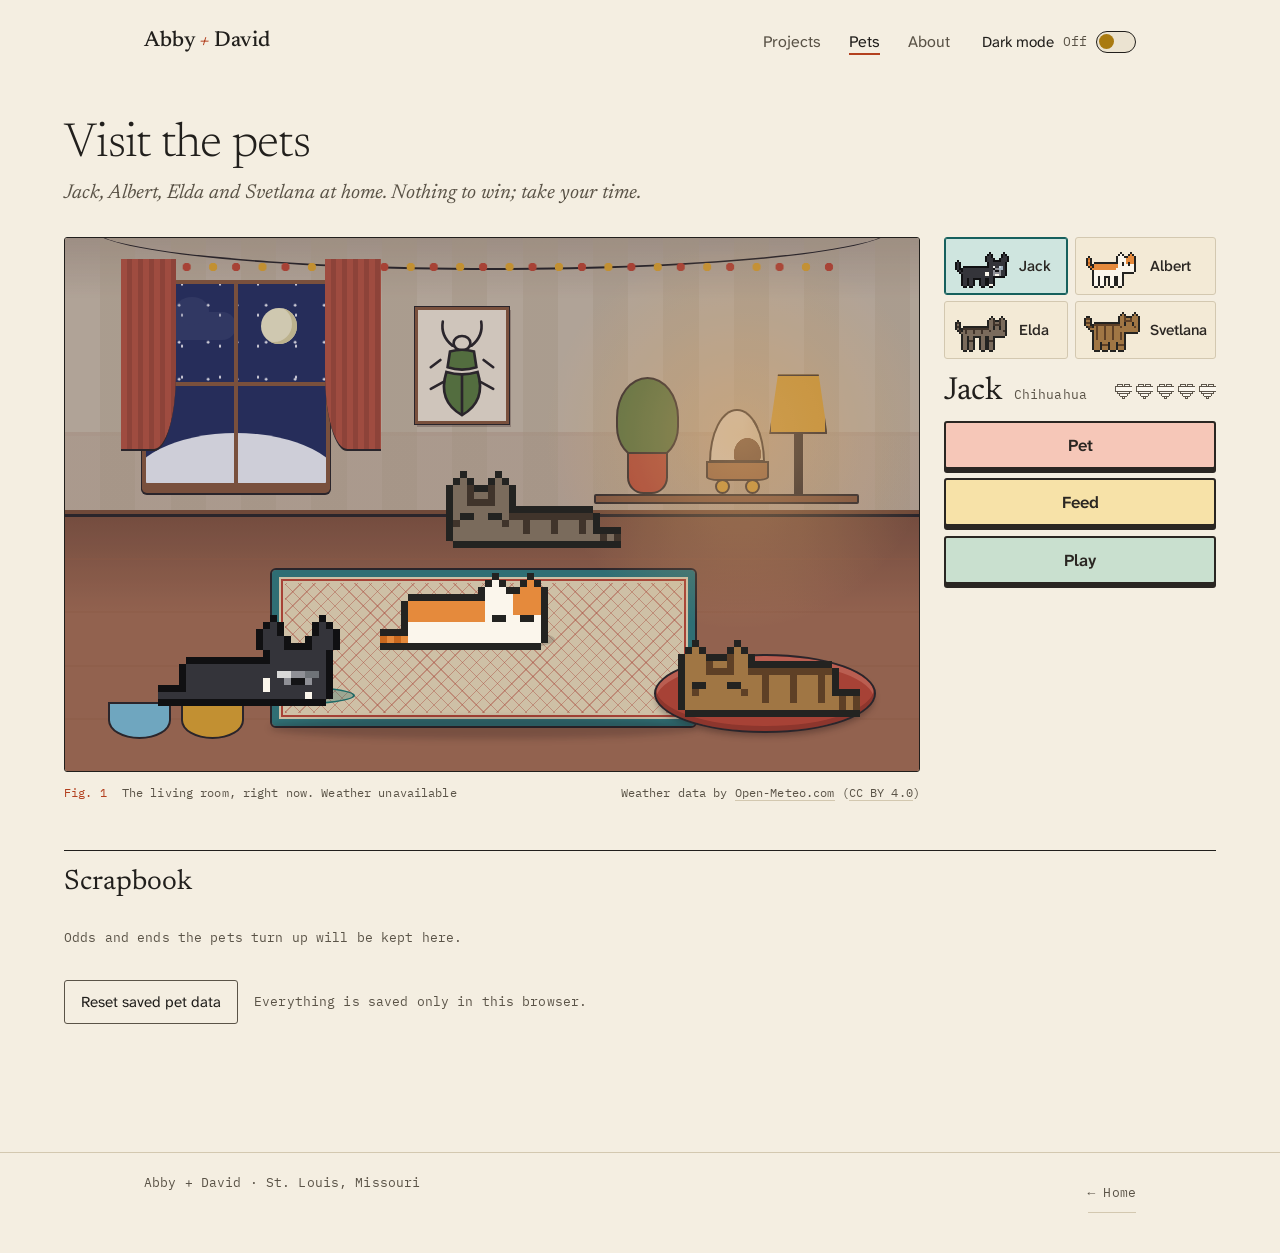
==== commit f34a7134: "Corrective pass: robust theme init, equal-column projects, remove beetle, tighter About, title-case " ====
--- a/pets/index.html
+++ b/pets/index.html
@@ -4,7 +4,7 @@
   <meta charset="utf-8">
   <meta name="viewport" content="width=device-width, initial-scale=1, viewport-fit=cover">
   <meta name="color-scheme" content="light dark">
-  <script>(function(){var t;try{t=localStorage.getItem("abbydavid-theme")}catch(e){}if(t==="light"||t==="dark")document.documentElement.dataset.theme=t})()</script>
+  <script>(function(){var d=document.documentElement,t;try{t=localStorage.getItem("abbydavid-theme")}catch(e){}if(t!=="light"&&t!=="dark")t=window.matchMedia&&window.matchMedia("(prefers-color-scheme: dark)").matches?"dark":"light";d.setAttribute("data-theme",t);d.style.colorScheme=t})()</script>
   <title>Visit the pets · Abby + David</title>
   <meta name="description" content="A tiny pixel living room starring Jack, Albert, Elda and Svetlana, with the weather outside matching St. Louis.">
   <link rel="canonical" href="https://abbydavid.com/pets/">
--- a/styles.css
+++ b/styles.css
@@ -55,7 +55,7 @@
 
 /* Dark: the same paper at night. Warm ink instead of black, soft off-white text, muted teal. */
 @media (prefers-color-scheme: dark) {
-  :root:not([data-theme="light"]) {
+  :root:not([data-theme]) {
     color-scheme: dark;
     --paper: #181512;
     --paper-deep: #1f1b17;
@@ -171,7 +171,7 @@
 /* Theme toggle: a real switch button. Label stays "Dark mode"; its state is announced via aria-checked. */
 .theme-toggle {
   display: inline-flex; align-items: center; gap: 0.55rem;
-  min-height: 2.75rem; padding: 0 0.5rem; margin-left: 0.25rem;
+  min-height: 2.75rem; min-width: 2.75rem; padding: 0 0.5rem; margin-left: 0.25rem;
   font: inherit; font-size: 0.95rem; color: var(--ink); background: none; border: 0; cursor: pointer;
   touch-action: manipulation; -webkit-tap-highlight-color: transparent;
 }
@@ -185,7 +185,19 @@
 }
 .theme-toggle[aria-checked="true"] .track { background: var(--accent-soft); }
 .theme-toggle[aria-checked="true"] .track::after { transform: translateX(1.1rem); background: var(--ink); }
+.theme-toggle .state { font-family: var(--mono); font-size: 0.8rem; color: var(--muted); min-width: 1.6em; }
 .theme-toggle:hover .label { color: var(--accent); }
+@media (max-width: 30rem) {
+  .site-nav { margin-right: 0; }
+  .site-nav li > a { padding-inline: 0.4rem; font-size: 0.95rem; }
+  .theme-toggle { gap: 0.35rem; padding: 0 0.25rem; margin-left: 0; font-size: 0.9rem; }
+  .theme-toggle .track { width: 2.2rem; }
+  .theme-toggle[aria-checked="true"] .track::after { transform: translateX(0.8rem); }
+}
+/* a short, quiet colour change when the theme flips; skipped for reduced motion */
+@media (prefers-reduced-motion: no-preference) {
+  body, .site-header, .site-footer { transition: background-color 0.3s ease, color 0.3s ease; }
+}
 
 /* ---------- Hero ---------- */
 .hero { padding: clamp(3rem, 8vw, 6rem) 0 clamp(2.5rem, 6vw, 4rem); }
@@ -226,12 +238,11 @@
 .work {
   position: relative;
   display: grid;
-  grid-template-columns: minmax(0, 1fr) minmax(0, 1.1fr);
+  grid-template-columns: minmax(0, 1fr) minmax(0, 1fr);
   gap: clamp(1.5rem, 4vw, 3.5rem);
   align-items: center;
   padding: clamp(1.75rem, 4vw, 3rem) 0;
 }
-.work.flip { grid-template-columns: minmax(0, 1.1fr) minmax(0, 1fr); }
 .work + .work { border-top: 1px solid var(--rule); }
 .work.flip .fig { order: -1; }
 .work .meta { margin: 0 0 0.9rem; }
@@ -244,13 +255,12 @@
 
 /* Figures: a hairline frame and a specimen-style caption */
 .fig { margin: 0; }
-.fig .plate { border: 1px solid var(--edge); background: var(--paper-deep); transition: border-color 0.25s ease; }
+.fig .plate { border: 1px solid var(--edge); background: var(--paper-deep); line-height: 0; transition: border-color 0.25s ease; }
 .fig img { display: block; width: 100%; height: auto; }
 .fig.pixel img { image-rendering: pixelated; }
 .fig figcaption { margin-top: 0.6rem; display: flex; gap: 0.75rem; font-size: 0.8rem; line-height: 1.45; }
-.fig .num { flex: none; color: var(--coral); font-family: var(--mono); transition: letter-spacing 0.25s ease; }
+.fig .num { flex: none; color: var(--coral); font-family: var(--mono); }
 .work:hover .plate, .work:focus-within .plate { border-color: var(--accent); }
-.work:hover .num, .work:focus-within .num { letter-spacing: 0.06em; }
 
 /* A fine accent rule slides across the top of a project when you point at it */
 .work::before { content: ""; position: absolute; left: 0; right: 0; top: -1px; height: 2px; background: var(--accent); transform: scaleX(0); transform-origin: left; transition: transform 0.45s ease; }
@@ -329,32 +339,21 @@
 /* ---------- About ---------- */
 .about .lead { font-family: var(--serif); font-size: clamp(1.45rem, 1.1rem + 1.5vw, 2rem); line-height: 1.3; max-width: 36rem; margin: 1.25rem 0 2.5rem; text-wrap: pretty; }
 
-/* Each person gets a marginal name and a column of text; David's has a figure, Abby's is left open. */
+/* Each person gets a marginal name and a column of text; Abby's is left open. */
 .profile { display: grid; grid-template-columns: 7.5rem minmax(0, 1fr); gap: 0.5rem 1.5rem; padding: 1.75rem 0; border-top: 1px solid var(--rule); }
 .profile h3 { font-family: var(--serif); font-style: italic; font-weight: 400; font-size: 1.6rem; line-height: 1.1; margin: 0; }
-.profile-body { display: grid; grid-template-columns: minmax(0, 1fr) minmax(12rem, 16.5rem); gap: 1.5rem clamp(1.5rem, 4vw, 3rem); align-items: start; }
-.profile p { margin: 0 0 1em; max-width: 34rem; text-wrap: pretty; }
+.profile p { margin: 0 0 1em; max-width: 38rem; text-wrap: pretty; }
+.profile p.big { font-family: var(--serif); font-size: clamp(1.25rem, 1.1rem + 0.6vw, 1.45rem); line-height: 1.4; }
 .profile p:last-child { margin-bottom: 0; }
 
-.profile.abby .profile-body { display: block; }
 /* Ruled lines, waiting for her words. Add her paragraphs above .blank, then delete .blank. */
 .blank { height: 6.5rem; margin-top: 1.25rem; max-width: 34rem; background: repeating-linear-gradient(transparent 0 1.75rem, var(--rule) 1.75rem calc(1.75rem + 1px)); }
 .abby .waiting { font-family: var(--serif); font-style: italic; font-size: 1.2rem; color: var(--muted); }
 
 .aside-note { border-top: 1px solid var(--rule); padding-top: 1rem; max-width: 34rem; color: var(--muted); font-size: 0.9rem; margin: 0; }
 
-.specimen svg { display: block; width: 100%; height: auto; color: var(--ink); }
-.specimen .plate { padding: 0.75rem 0.5rem 0.25rem; }
-.specimen svg text { font-family: var(--mono); font-size: 9px; fill: var(--muted); stroke: none; }
-.specimen .callout { stroke: var(--coral); stroke-width: 0.7; fill: none; }
-.specimen figcaption { transition: color 0.2s; }
-.specimen:hover .num { letter-spacing: 0.06em; }
-.specimen:hover .callout { stroke-width: 1.2; }
-
 @media (max-width: 56rem) {
   .profile { grid-template-columns: 1fr; padding: 1.5rem 0; }
-  .profile-body { grid-template-columns: 1fr; }
-  .specimen { width: min(100%, 22rem); }
 }
 
 /* ---------- Pages with a plain title (projects, 404) ---------- */
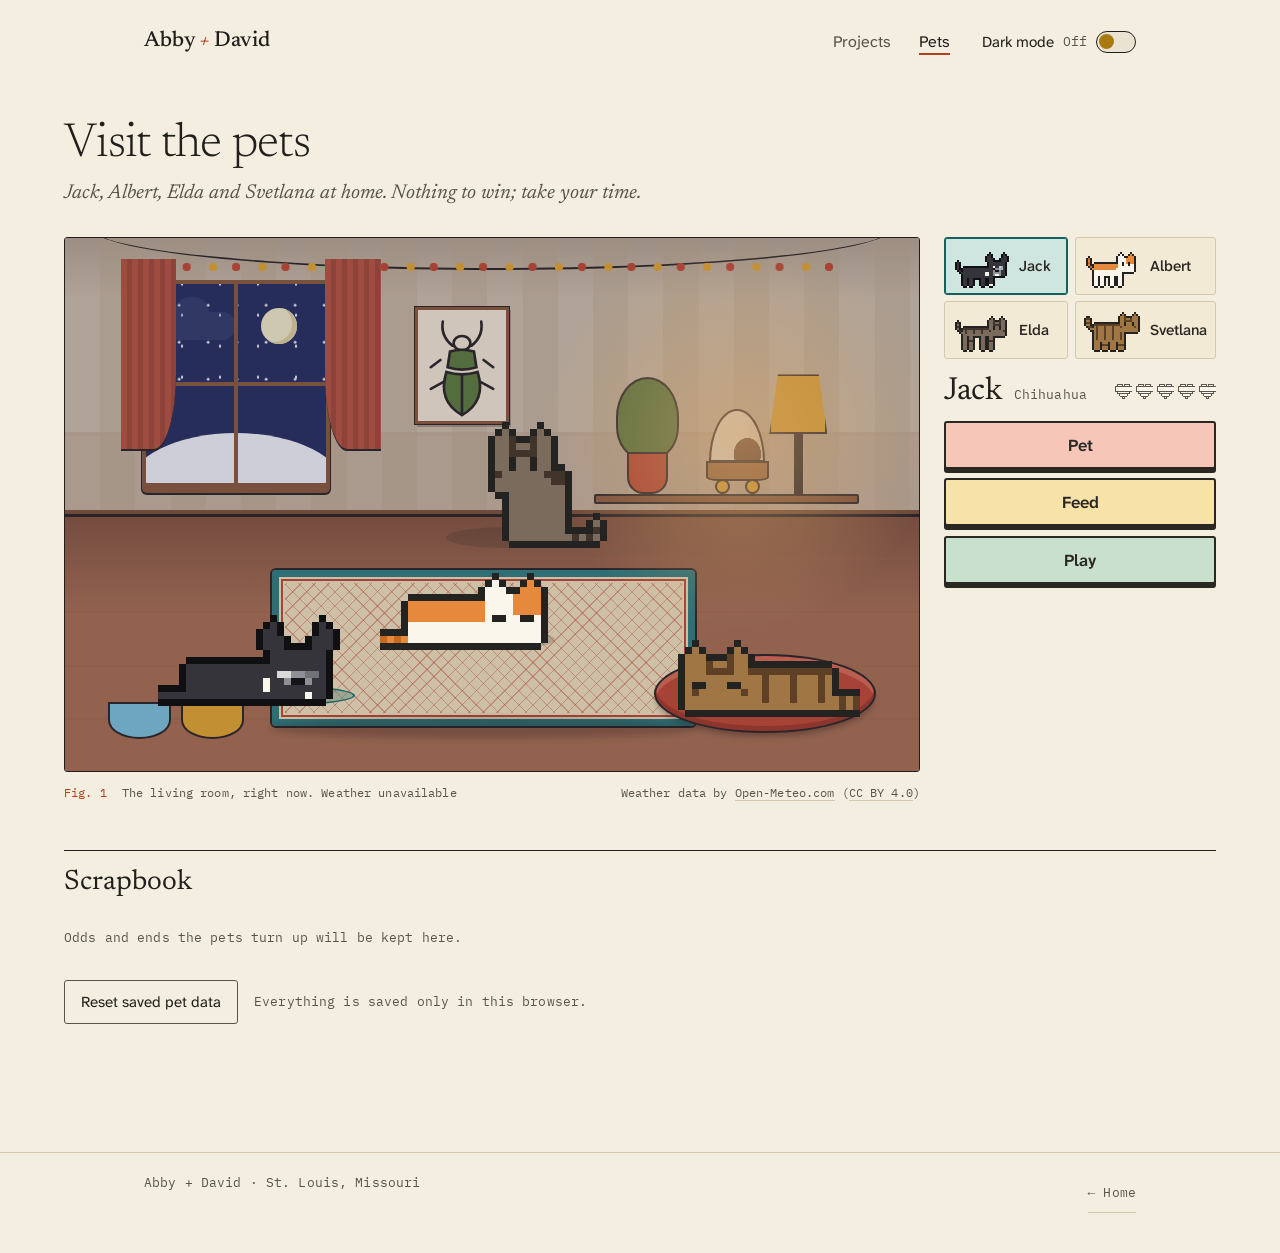
==== commit 7fcb08e3: "Feature AT Fitness Tracker in spotlight and remove About section Replace the outdated Oregon Trail D" ====
--- a/pets/index.html
+++ b/pets/index.html
@@ -36,7 +36,6 @@
         <ul>
           <li><a href="/#projects">Projects</a></li>
           <li><a href="/pets/" aria-current="page">Pets</a></li>
-          <li><a href="/#about">About</a></li>
           <li><button class="theme-toggle" type="button" role="switch" aria-checked="false" hidden><span class="label">Dark mode</span><span class="track" aria-hidden="true"></span></button></li>
         </ul>
       </nav>
--- a/styles.css
+++ b/styles.css
@@ -336,26 +336,6 @@
 .crew .mono { display: block; font-size: 0.75rem; }
 .crew-link { margin: 0.75rem 0 0; font-family: var(--mono); font-size: 0.85rem; }
 
-/* ---------- About ---------- */
-.about .lead { font-family: var(--serif); font-size: clamp(1.45rem, 1.1rem + 1.5vw, 2rem); line-height: 1.3; max-width: 36rem; margin: 1.25rem 0 2.5rem; text-wrap: pretty; }
-
-/* Each person gets a marginal name and a column of text; Abby's is left open. */
-.profile { display: grid; grid-template-columns: 7.5rem minmax(0, 1fr); gap: 0.5rem 1.5rem; padding: 1.75rem 0; border-top: 1px solid var(--rule); }
-.profile h3 { font-family: var(--serif); font-style: italic; font-weight: 400; font-size: 1.6rem; line-height: 1.1; margin: 0; }
-.profile p { margin: 0 0 1em; max-width: 38rem; text-wrap: pretty; }
-.profile p.big { font-family: var(--serif); font-size: clamp(1.25rem, 1.1rem + 0.6vw, 1.45rem); line-height: 1.4; }
-.profile p:last-child { margin-bottom: 0; }
-
-/* Ruled lines, waiting for her words. Add her paragraphs above .blank, then delete .blank. */
-.blank { height: 6.5rem; margin-top: 1.25rem; max-width: 34rem; background: repeating-linear-gradient(transparent 0 1.75rem, var(--rule) 1.75rem calc(1.75rem + 1px)); }
-.abby .waiting { font-family: var(--serif); font-style: italic; font-size: 1.2rem; color: var(--muted); }
-
-.aside-note { border-top: 1px solid var(--rule); padding-top: 1rem; max-width: 34rem; color: var(--muted); font-size: 0.9rem; margin: 0; }
-
-@media (max-width: 56rem) {
-  .profile { grid-template-columns: 1fr; padding: 1.5rem 0; }
-}
-
 /* ---------- Pages with a plain title (projects, 404) ---------- */
 .page-head { padding: clamp(2.5rem, 6vw, 4.5rem) 0 1.25rem; }
 .page-title { font-size: clamp(2.25rem, 1.5rem + 3.5vw, 3.75rem); font-weight: 300; letter-spacing: -0.02em; margin: 0 0 0.75rem; }
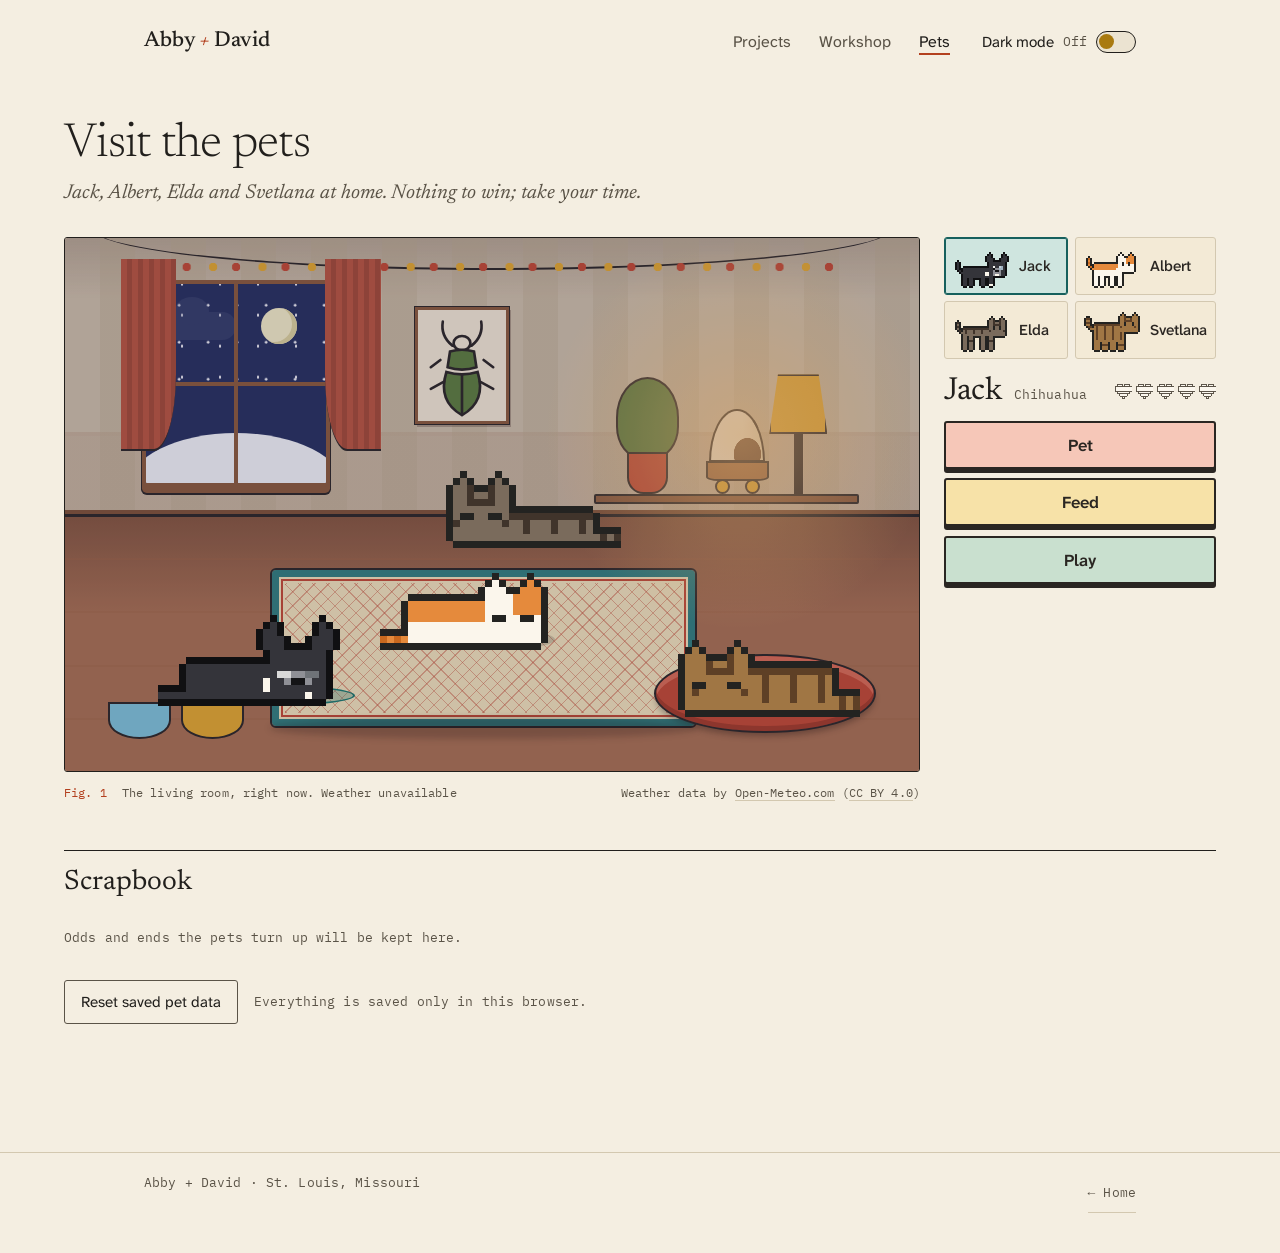
==== commit 5dc7208b: "Add Workshop link; share theme choice with the blog - Nav on every page: Projects · Workshop · Pets " ====
--- a/pets/index.html
+++ b/pets/index.html
@@ -4,7 +4,7 @@
   <meta charset="utf-8">
   <meta name="viewport" content="width=device-width, initial-scale=1, viewport-fit=cover">
   <meta name="color-scheme" content="light dark">
-  <script>(function(){var d=document.documentElement,t;try{t=localStorage.getItem("abbydavid-theme")}catch(e){}if(t!=="light"&&t!=="dark")t=window.matchMedia&&window.matchMedia("(prefers-color-scheme: dark)").matches?"dark":"light";d.setAttribute("data-theme",t);d.style.colorScheme=t})()</script>
+  <script>(function(){var d=document.documentElement,t;try{var m=document.cookie.match(/(?:^|; )abbydavid-theme=(light|dark)/);t=m?m[1]:localStorage.getItem("abbydavid-theme")}catch(e){}if(t!=="light"&&t!=="dark")t=window.matchMedia&&window.matchMedia("(prefers-color-scheme: dark)").matches?"dark":"light";d.setAttribute("data-theme",t);d.style.colorScheme=t})()</script>
   <title>Visit the pets · Abby + David</title>
   <meta name="description" content="A tiny pixel living room starring Jack, Albert, Elda and Svetlana, with the weather outside matching St. Louis.">
   <link rel="canonical" href="https://abbydavid.com/pets/">
@@ -35,6 +35,7 @@
       <nav class="site-nav" aria-label="Main">
         <ul>
           <li><a href="/#projects">Projects</a></li>
+          <li><a href="https://blog.abbydavid.com/">Workshop</a></li>
           <li><a href="/pets/" aria-current="page">Pets</a></li>
           <li><button class="theme-toggle" type="button" role="switch" aria-checked="false" hidden><span class="label">Dark mode</span><span class="track" aria-hidden="true"></span></button></li>
         </ul>
--- a/styles.css
+++ b/styles.css
@@ -194,6 +194,12 @@
   .theme-toggle .track { width: 2.2rem; }
   .theme-toggle[aria-checked="true"] .track::after { transform: translateX(0.8rem); }
 }
+/* Phones: four nav items need the room, so the switch reads just "Dark" (its accessible name stays "Dark mode") */
+@media (max-width: 26rem) {
+  .theme-toggle .label, .theme-toggle .state { position: absolute; width: 1px; height: 1px; overflow: hidden; clip: rect(0 0 0 0); white-space: nowrap; }
+  .theme-toggle::before { content: "Dark"; content: "Dark" / ""; } /* shown, not announced */
+  .site-nav li > a { padding-inline: 0.35rem; }
+}
 /* a short, quiet colour change when the theme flips; skipped for reduced motion */
 @media (prefers-reduced-motion: no-preference) {
   body, .site-header, .site-footer { transition: background-color 0.3s ease, color 0.3s ease; }
